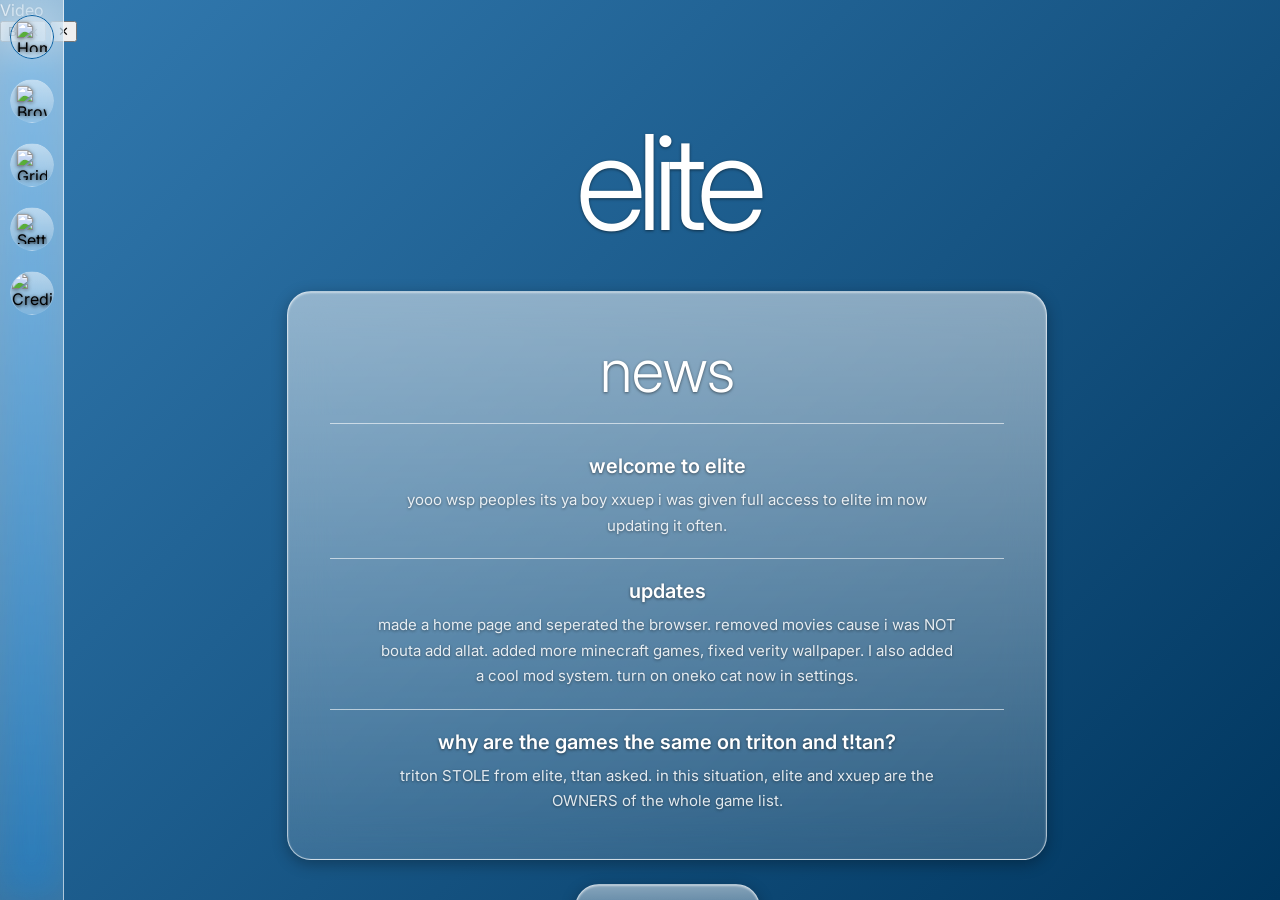
==== index.html @ 795e44eb "Update index.html" ====
<!DOCTYPE html>
<html lang="en">
<head>
<meta charset="UTF-8" />
<title>elite://newtab</title>
<link rel="preconnect" href="https://fonts.googleapis.com">
<link rel="preconnect" href="https://fonts.gstatic.com" crossorigin>
<link href="https://fonts.googleapis.com/css2?family=Inter:wght@300;400;600&display=swap" rel="stylesheet">

<script src="/uv/uv.bundle.js"></script>
<script src="/uv/uv.config.js"></script>
<script src="/baremux/index.js"></script>
<link rel="stylesheet" href="elite.css">
</head>
<body data-theme="frutiger">

<div class="sidebar">
  <div class="sidebar-btn active" id="nav-home" title="Home">
    <img src="https://raw.githubusercontent.com/xxuep/elite/main/homee.png" style="filter: drop-shadow(0px 1px 2px rgba(0,0,0,0.5));" width="30" height="30" alt="Home" />
  </div>
  <div class="sidebar-btn" id="nav-browser" title="Proxy Browser">
    <img src="https://raw.githubusercontent.com/xxuep/elite/main/browser.png" style="filter: drop-shadow(0px 1px 2px rgba(0,0,0,0.5));" width="30" height="30" alt="Browser" />
  </div>
  <div class="sidebar-btn" id="nav-page2" title="Grid 1">
    <img src="https://raw.githubusercontent.com/xxuep/xxuep-icons/main/games.png" style="filter:  drop-shadow(0px 1px 2px rgba(0,0,0,0.5));" width="30" height="30" alt="Grid 1" />
  </div>
  <!-- <div class="sidebar-btn" id="nav-page3" title="Grid 2">
    <img src="https://raw.githubusercontent.com/xxuep/xxuep-icons/main/movies.png" style="filter: drop-shadow(0px 1px 2px rgba(0,0,0,0.5));" width="30" height="30" alt="Grid 2" />
  </div> -->
  <div class="sidebar-btn" id="nav-settings" title="Settings">
    <img src="https://raw.githubusercontent.com/xxuep/xxuep-icons/main/gear.png" style="filter: drop-shadow(0px 1px 2px rgba(0,0,0,0.5));" width="30" height="30" alt="Settings" />
  </div>
  <div class="sidebar-btn" id="nav-credits" title="Credits">
    <img src="https://raw.githubusercontent.com/xxuep/xxuep-icons/main/information.png" style="filter: drop-shadow(0px 1px 2px rgba(0,0,0,0.5));" width="40" height="40" alt="Credits" />
  </div>
</div> 

<div id="videoOverlay" class="video-overlay">
  <div class="video-shell">
    <div class="video-topbar">
      <div id="videoTitle" class="video-title">Video</div>
      <button id="videoBack" class="video-btn">Back</button>
      <button id="videoClose" class="video-btn">✕</button>
    </div>
    <iframe
      id="videoFrame"
      class="video-frame"
      allow="autoplay; fullscreen; picture-in-picture"
      allowfullscreen
    ></iframe>
  </div>
</div>

<main id="home-page" class="page-container landing-page">
  <div class="home-inner">
    <h1 class="home-logo">elite</h1>
    <section class="news-panel">
      <div class="news-heading">news</div>
      <article class="news-entry">
        <h3>welcome to elite</h3>
        <p>yooo wsp peoples its ya boy xxuep i was given full access to elite im now updating it often.</p>
      </article>
      <article class="news-entry">
        <h3>updates</h3>
        <p>made a home page and seperated the browser. removed movies cause i was NOT bouta add allat. added more minecraft games, fixed verity wallpaper. I also added a cool mod system. turn on oneko cat now in settings.</p>
      </article>
      <article class="news-entry">
        <h3>why are the games the same on triton and t!tan?</h3>
        <p>triton STOLE from elite, t!tan asked. in this situation, elite and xxuep are the OWNERS of the whole game list.</p>
      </article>
    </section>
    <button type="button" id="home-open-browser" class="home-open-browser">open browser →</button>
  </div>
</main>

<div id="page2" class="page-container">
  <div class="games-header">
    <div class="games-heading"><h2>games</h2><span class="games-count" id="gamesCount" aria-live="polite">0 games</span></div>
    <div class="games-search-box">
      <svg viewBox="0 0 24 24" fill="none" stroke="currentColor" stroke-width="2" stroke-linecap="round" aria-hidden="true"><circle cx="11" cy="11" r="7"/><path d="m20 20-4-4"/></svg>
      <input id="gamesSearch" type="search" placeholder="Search games..." autocomplete="off" spellcheck="false" aria-label="Search games">
      <button type="button" id="gamesSearchClear" aria-label="Clear game search" title="Clear search" hidden>×</button>
    </div>
  </div>
  <div class="grid" id="grid1-container"></div>
  <p id="gamesNoResults" class="games-no-results" hidden>No games found. Try another search.</p>
</div>

<div id="page3" class="page-container">
  <h2>movies</h2>
  <div class="grid" id="grid2-container"></div>
</div>

<div id="settings-page" class="page-container">
  <h2>settings</h2>
  <div class="settings-group">
    <label for="searchEngineSelect">Default Search Engine</label>
    <select id="searchEngineSelect">
      <option value="google">Google</option>
      <option value="duckduckgo">DuckDuckGo</option>
      <option value="brave">Brave</option>
      <option value="yahoo">Yahoo</option>
      <option value="bing">Bing</option>
    </select>
  </div>
  
  <div class="settings-group" style="margin-top: 20px;">
    <label for="themeSelect">Proxy Theme</label>
    <select id="themeSelect">
      <option value="frutiger">Frutiger Aero (Default)</option>
      <option value="custom">Colored</option>
      <option value="verity">Verity</option>
      <option value="purple">Lofi Theme</option>
      <option value="cyberpunk">Opera GX typa shi Neon</option>
      <option value="mocha">Cozy Mocha</option>
      <option value="hacker">Terminalr</option>
    </select>
    <input type="color" id="customColorPicker" value="#005a9e" style="display:none; margin-top:15px; width:100%; height:40px; cursor:pointer;" title="Choose your custom theme color">
  </div>
  <section class="settings-group mods-group">
    <div class="mods-head"><div><h3>mods</h3><p>Find and add multiple mods. Toggle installed mods anytime.</p></div><span id="modCount">0 installed</span></div>
    <div class="mod-picker">
      <input type="search" id="modSearch" placeholder="Search mods..." autocomplete="off" aria-label="Search mods">
      <button type="button" id="modDropdownToggle" aria-label="Show available mods" aria-expanded="false">⌄</button>
      <div id="modDropdown" class="mod-dropdown" hidden></div>
    </div>
    <div id="installedMods" class="installed-mods"></div>
  </section>
</div>

<div id="credits-page" class="page-container">
  <div class="anim-frames"></div>
  <h1>creds</h1>
  <h2>owner</h2>
  <p>elite was created by dillybob. this was supposed to be a scuffed version of opera then turning into what u see today.</p>
  <h3>what does it use</h3>
  <p>the browser system is ultraviolet, by titaniumnetwork.</p>
</div>

<div class="tabs" id="tabsBar">
  <div class="new-tab-btn" id="tabsNewBtn" title="New tab">＋</div>
</div>

<div class="chrome" id="chromeBar">
  <div id="compat-warning" class="compat-warning" style="display: none;">
  proxy may not be compatible with your instance.
  </div>
  <div class="btn" id="backBtn" title="Go Back">
    <img src="https://raw.githubusercontent.com/feathericons/feather/master/icons/arrow-left.svg" style="filter: var(--icon-filter);" width="20" height="20" alt="Back" />
  </div>
  <div class="btn" id="forwardBtn" title="Go Forward">
    <img src="https://raw.githubusercontent.com/feathericons/feather/master/icons/arrow-right.svg" style="filter: var(--icon-filter);" width="20" height="20" alt="Forward" />
  </div>
  <div class="btn" id="newTabBtn" title="New Tab">
    <img src="https://raw.githubusercontent.com/feathericons/feather/master/icons/plus.svg" style="filter: var(--icon-filter);" width="20" height="20" alt="New Tab" />
  </div>
  <div class="btn" id="closeBtn" title="Close Tab">
    <img src="https://raw.githubusercontent.com/feathericons/feather/master/icons/x.svg" style="filter: var(--icon-filter);" width="20" height="20" alt="Close Tab" />
  </div>
  <div class="address" id="address">elite://newtab</div>
</div>



<div class="newtab" id="newtab">
  <h1>elite</h1>
  <input id="search" placeholder="Proxy may not work for your runner." />
  <div class="shortcuts" id="shortcuts"></div>
</div>

<div id="iframe-loading-bg"></div>

<iframe id="viewer"></iframe>

<script src="elite.js"></script>

</body>
</html>
---- elite.css ----
:root {
  /* Default Frutiger Aero */
  --bg-color: #005a9e;
  --bg-gradient: linear-gradient(135deg, #00b4db 0%, #0083b0 50%, #005a9e 100%);
  --glass-bg: linear-gradient(180deg, rgba(255, 255, 255, 0.4) 0%, rgba(255, 255, 255, 0.1) 49%, rgba(255, 255, 255, 0.0) 50%, rgba(255, 255, 255, 0.15) 100%);
  --glass-border: rgba(255, 255, 255, 0.8);
  --glass-shadow: inset 0 1px 2px rgba(255, 255, 255, 0.9), 0 4px 15px rgba(0, 0, 0, 0.2);
  --glass-highlight: linear-gradient(180deg, rgba(255, 255, 255, 0.7) 0%, rgba(255, 255, 255, 0.3) 49%, rgba(255, 255, 255, 0.1) 50%, rgba(255, 255, 255, 0.4) 100%);
  --text-main: #ffffff;
  --text-muted: #d0e8fd;
  --text-btn: #ffffff;
  --accent: #5cf2ff;
  --accent-glow: 0 0 15px rgba(92, 242, 255, 0.8), 0 0 5px rgba(255, 255, 255, 0.8);
  --sidebar-width: 64px;
  --icon-filter: invert(1) drop-shadow(0px 1px 2px rgba(0,0,0,0.5));
  --custom-main: #005a9e;
}

/* Custom Color Theme */
[data-theme="custom"] {
  --bg-color: var(--custom-main);
  --bg-gradient: linear-gradient(135deg, rgba(255,255,255,0.2) 0%, rgba(0,0,0,0.4) 100%);
  --glass-bg: linear-gradient(180deg, rgba(255, 255, 255, 0.5) 0%, rgba(255, 255, 255, 0.15) 100%);
  --glass-border: rgba(255, 255, 255, 0.6);
  --glass-shadow: inset 0 1px 2px rgba(255, 255, 255, 0.5), 0 4px 15px rgba(0, 0, 0, 0.3);
  --glass-highlight: rgba(255,255,255,0.3);
  --text-main: #ffffff;
  --text-muted: #ffffff;
  --text-btn: #000000;
  --accent: var(--custom-main);
  --accent-glow: 0 0 15px var(--custom-main);
  --icon-filter: invert(1);
}
[data-theme="custom"] .sidebar-btn, [data-theme="custom"] .btn, [data-theme="custom"] .new-tab-btn {
  background: var(--glass-bg);
  color: var(--text-btn);
}

/* Verity Theme */
[data-theme="verity"] {
  --bg-color: #000000;
  --bg-gradient: url('https://raw.githubusercontent.com/xxuep/offline-game-thumbnails/main/verityreal.png'); /* Replaceable Image Link */
  --glass-bg: linear-gradient(180deg, #ffcc00 0%, #a38200 100%);
  --glass-border: #ffcc00;
  --glass-shadow: inset 0 1px 2px rgba(255, 255, 255, 0.4), 0 4px 15px rgba(255, 204, 0, 0.3);
  --glass-highlight: linear-gradient(180deg, #ffe066 0%, #cca300 100%);
  --text-main: #ffcc00;
  --text-muted: #b38f00;
  --text-btn: #000000;
  --accent: #ffffff;
  --accent-glow: 0 0 15px rgba(255, 204, 0, 0.8);
  --icon-filter: none;
}
[data-theme="verity"] .tabs, [data-theme="verity"] .chrome {
  background: rgba(0, 0, 0, 0.8); /* Overlay at top with 80% transparency */
}
[data-theme="verity"] .sidebar-btn.active, [data-theme="verity"] .grid-item, [data-theme="verity"] .settings-group {
  color: #000000;
}
/* Ensure Verity Theme buttons specifically use the yellow bg and black text */
[data-theme="verity"] .sidebar-btn, [data-theme="verity"] .btn, [data-theme="verity"] .new-tab-btn {
  background: var(--glass-bg);
  color: var(--text-btn);
}

/* Purple Gif Theme */
[data-theme="purple"] {
  --bg-color: #1a0033;
  --bg-gradient: url('https://raw.githubusercontent.com/xxuep/offline-game-thumbnails/main/lofishi.gif'); /* Replaceable GIF Link */
  --glass-bg: linear-gradient(180deg, rgba(128, 0, 255, 0.8) 0%, rgba(77, 0, 153, 0.8) 100%);
  --glass-border: rgba(204, 153, 255, 0.8);
  --glass-shadow: inset 0 1px 2px rgba(255, 255, 255, 0.3), 0 4px 15px rgba(128, 0, 255, 0.4);
  --glass-highlight: linear-gradient(180deg, rgba(170, 77, 255, 0.9) 0%, rgba(102, 0, 204, 0.9) 100%);
  --text-main: #ffffff;
  --text-muted: #e6ccff;
  --text-btn: #ffffff;
  --accent: #ff99ff;
  --accent-glow: 0 0 15px rgba(204, 153, 255, 0.8);
  --icon-filter: invert(1);
}
[data-theme="purple"] .sidebar-btn, [data-theme="purple"] .btn, [data-theme="purple"] .new-tab-btn {
  background: var(--glass-bg);
}

/* Cyberpunk Neon */
[data-theme="cyberpunk"] {
  --bg-color: #0d0e15;
  --bg-gradient: linear-gradient(45deg, #0d0e15 0%, #1a0b2e 100%);
  --glass-bg: rgba(255, 0, 85, 0.2);
  --glass-border: #ff0055;
  --glass-shadow: 0 0 10px #ff0055;
  --glass-highlight: rgba(0, 255, 255, 0.3);
  --text-main: #00ffff;
  --text-muted: #ff0055;
  --text-btn: #ffffff;
  --accent: #00ffff;
  --accent-glow: 0 0 15px #00ffff;
  --icon-filter: invert(1) sepia(1) saturate(5) hue-rotate(180deg);
}

/* Mocha Cozy */
[data-theme="mocha"] {
  --bg-color: #4a3b32;
  --bg-gradient: linear-gradient(to bottom, #d7ccc8, #a1887f);
  --glass-bg: rgba(215, 204, 200, 0.8);
  --glass-border: #5d4037;
  --glass-shadow: 0 4px 10px rgba(0,0,0,0.1);
  --glass-highlight: rgba(239, 235, 233, 0.9);
  --text-main: #3e2723;
  --text-muted: #5d4037;
  --text-btn: #3e2723;
  --accent: #ffb300;
  --accent-glow: 0 0 10px rgba(255, 179, 0, 0.5);
  --icon-filter: sepia(1) hue-rotate(-30deg) saturate(2);
}

/* Terminal Hacker */
[data-theme="hacker"] {
  --bg-color: #000;
  --bg-gradient: none;
  --glass-bg: #000;
  --glass-border: #0f0;
  --glass-shadow: 0 0 5px #0f0;
  --glass-highlight: rgba(0, 255, 0, 0.2);
  --text-main: #0f0;
  --text-muted: #005500;
  --text-btn: #0f0;
  --accent: #0f0;
  --accent-glow: 0 0 10px #0f0;
  --icon-filter: invert(0.5) sepia(1) saturate(5) hue-rotate(70deg);
}
[data-theme="hacker"] * { font-family: 'Courier New', Courier, monospace !important; }

html, body {
  margin: 0; height: 100%; font-family: 'Segoe UI', 'Inter', sans-serif;
  background: var(--bg-color); background-image: var(--bg-gradient);
  background-attachment: fixed; background-size: cover; color: var(--text-main);
  overflow: hidden; text-shadow: 0px 1px 3px rgba(0, 0, 0, 0.5);
}

[data-theme="frutiger"] body::before {
  content: ""; position: absolute; top: -50%; left: -50%; width: 200%; height: 200%;
  background: radial-gradient(circle at 30% 40%, rgba(255, 255, 255, 0.2), transparent 30%),
              radial-gradient(circle at 70% 60%, rgba(173, 255, 47, 0.15), transparent 40%),
              radial-gradient(circle at 50% 80%, rgba(0, 255, 255, 0.2), transparent 50%);
  z-index: -1; animation: eliteFloat 25s infinite alternate ease-in-out;
}

@keyframes eliteFloat {
  0% { transform: rotate(0deg) scale(1); }
  100% { transform: rotate(15deg) scale(1.1); }
}

.sidebar {
  position: fixed; top: 0; left: 0; bottom: 0; width: var(--sidebar-width);
  background: var(--glass-bg); backdrop-filter: blur(20px) saturate(150%);
  border-right: 1px solid var(--glass-border); box-shadow: var(--glass-shadow);
  display: flex; flex-direction: column; align-items: center; padding-top: 15px; gap: 20px; z-index: 10005;
}

.sidebar-btn {
  width: 44px; height: 44px; border-radius: 50%;
  display: flex; align-items: center; justify-content: center;
  cursor: pointer; color: var(--text-muted); transition: all 0.25s; 
  background: transparent; border: 1px solid transparent;
}
.sidebar-btn:hover {
  background: var(--glass-highlight); border-color: var(--glass-border); transform: scale(1.1);
}
.sidebar-btn.active {
  background: var(--glass-highlight); border-color: var(--accent);
  box-shadow: var(--accent-glow); color: var(--text-btn);
}

.page-container {
  position: fixed; top: 0; left: var(--sidebar-width); width: calc(100vw - var(--sidebar-width));
  height: 100vh; display: none; overflow-y: auto; z-index: 10003; padding: 40px; box-sizing: border-box;
}
.page-container h2 { border-bottom: 2px solid var(--glass-border); }
.grid { display: grid; grid-template-columns: repeat(auto-fill, minmax(280px, 1fr)); gap: 25px; }
.grid-item {
  background: var(--glass-bg); border: 1px solid var(--glass-border); border-radius: 16px; 
  overflow: hidden; cursor: pointer; transition: all 0.3s; box-shadow: var(--glass-shadow); backdrop-filter: blur(10px);
}
.grid-item:hover { transform: translateY(-8px) scale(1.02); background: var(--glass-highlight); }
.grid-item img { width: 100%; aspect-ratio: 16/9; object-fit: cover; }
.grid-item .info { padding: 16px; text-align: center; font-weight: 600; color: var(--text-btn); }

.settings-group {
  background: var(--glass-bg); padding: 25px; border-radius: 16px; border: 1px solid var(--glass-border);
  box-shadow: var(--glass-shadow); backdrop-filter: blur(15px); max-width: 500px;
}
.settings-group select {
  width: 100%; padding: 12px; background: rgba(0,0,0,0.2); border: 1px solid var(--glass-border); 
  color: var(--text-main); border-radius: 8px; outline: none; box-shadow: inset 0 2px 4px rgba(0,0,0,0.1);
}
.settings-group select option { background: var(--bg-color); color: var(--text-main); }

.tabs {
  position: fixed; top: 0; left: var(--sidebar-width); right: 0; height: 48px; padding: 6px 12px;
  display: flex; align-items: center; gap: 8px; background: var(--glass-bg);
  backdrop-filter: blur(25px); border-bottom: 1px solid var(--glass-border); z-index: 10002;
}

.chrome {
  position: absolute; left: var(--sidebar-width); right: 0; height: 45px; display: flex; align-items: center;
  padding: 0 12px; gap: 10px; background: var(--glass-bg); border-bottom: 1px solid var(--glass-border); z-index: 10002; backdrop-filter: blur(10px);
}
.chrome .btn {
  width: 32px; height: 32px; border-radius: 8px; display: flex; align-items: center; justify-content: center; cursor: pointer; transition: 0.2s;
}
.chrome .btn:hover { background: var(--glass-highlight); }
.chrome .address {
  flex: 1; background: rgba(0,0,0,0.2); border: 1px solid var(--glass-border); padding: 6px 12px; border-radius: 16px; color: var(--text-main); font-family: monospace; white-space: nowrap; overflow: hidden; text-overflow: ellipsis;
}
#extensionsBtn { font-size: 20px; }

.tab {
  display: flex; align-items: center; padding: 6px 12px; background: rgba(0,0,0,0.2);
  border: 1px solid var(--glass-border); border-radius: 8px; cursor: pointer; min-width: 100px; max-width: 200px; gap: 8px;
}
.tab.active { background: var(--glass-highlight); border-color: var(--accent); color: var(--text-btn); }
.tab img.favicon { width: 16px; height: 16px; }
.tab .title { flex: 1; white-space: nowrap; overflow: hidden; text-overflow: ellipsis; font-size: 13px; }
.tab .close { cursor: pointer; opacity: 0.6; }
.tab .close:hover { opacity: 1; color: red; }
.new-tab-btn { cursor: pointer; width: 30px; height: 30px; display: flex; justify-content: center; align-items: center; border-radius: 50%; font-size: 18px; }
.new-tab-btn:hover { background: var(--glass-highlight); }

/* Viewer & Newtab */
iframe {
  position: fixed; left: var(--sidebar-width); width: calc(100vw - var(--sidebar-width));
  border: none; background: #fff; display: none; z-index: 1000;
}
.newtab {
  position: fixed; left: var(--sidebar-width); width: calc(100vw - var(--sidebar-width));
  display: flex; flex-direction: column; align-items: center; justify-content: center;
  z-index: 1001; background: transparent;
}
.newtab h1 { font-size: 48px; margin-bottom: 30px; font-weight: 300; }
#search {
  width: 60%; max-width: 600px; padding: 16px 24px; font-size: 18px; border-radius: 30px;
  border: 1px solid var(--glass-border); background: rgba(0,0,0,0.3); color: var(--text-main);
  outline: none; box-shadow: var(--glass-shadow); backdrop-filter: blur(10px);
}
#search::placeholder { color: var(--text-muted); }
.shortcuts { display: flex; gap: 20px; margin-top: 40px; }
.shortcut { display: flex; flex-direction: column; align-items: center; gap: 10px; cursor: pointer; transition: 0.2s; }
.shortcut:hover { transform: scale(1.1); }
.shortcut img { width: 48px; height: 48px; border-radius: 12px; background: var(--glass-bg); padding: 10px; border: 1px solid var(--glass-border); }

/* Consistent centered page imagery and theme scrollbars */
html, body { background-position: center center; background-repeat: no-repeat; }
body { background-position: center center; background-size: cover; }
.page-container { scrollbar-width: thin; scrollbar-color: var(--accent) rgba(0,0,0,.22); scrollbar-gutter: stable; }
*, *::before, *::after { box-sizing: border-box; }
* { scrollbar-width: thin; scrollbar-color: var(--accent) rgba(0,0,0,.22); }
*::-webkit-scrollbar { width: 12px; height: 12px; }
*::-webkit-scrollbar-track { background: rgba(0,0,0,.22); border-radius: 999px; margin: 6px; }
*::-webkit-scrollbar-thumb { background: var(--glass-highlight); border: 2px solid var(--glass-border); border-radius: 999px; min-height: 38px; }
*::-webkit-scrollbar-thumb:hover { background: var(--accent); }
*::-webkit-scrollbar-corner { background: transparent; }
.grid-item img { display: block; object-fit: cover; object-position: center center; }
.shortcut img { object-fit: contain; object-position: center center; display: block; }
.shortcut { text-align: center; }
.shortcut span { text-align: center; }
.sidebar-btn img { object-fit: contain; object-position: center; }
.sidebar-btn svg { display: block; }
/* Both static and animated background-image themes are centered */
[data-theme="verity"], [data-theme="purple"] { background-position: center center !important; background-size: cover !important; background-repeat: no-repeat !important; }

/* Separate home landing page */
.landing-page { background: transparent; }
.home-inner { min-height: 100%; max-width: 900px; margin: 0 auto; padding: clamp(35px, 7vh, 90px) 20px 65px; display:flex; flex-direction:column; align-items:center; }
.home-logo { font-size: clamp(76px, 12vw, 132px); font-weight:300; letter-spacing:-.07em; margin: 0 0 30px; color: var(--text-main); line-height:1.2; transform-origin: center 75%; animation: eliteSway 6s ease-in-out infinite; }
@keyframes eliteSway { 0%,100% { transform:rotate(-2deg) translateY(0); } 50% { transform:rotate(2deg) translateY(-7px); } }
.news-panel { width:min(100%,760px); padding:clamp(22px,4vw,42px); background:var(--glass-bg); border:1px solid var(--glass-border); border-radius:24px; box-shadow:var(--glass-shadow); backdrop-filter:blur(20px); text-align:center; }
.news-heading { font-size:clamp(40px,6vw,60px); font-weight:300; padding-bottom:17px; margin-bottom:10px; border-bottom:1px solid var(--glass-border); }
.news-entry { padding:20px 5px; border-bottom:1px solid var(--glass-border); }
.news-entry:last-child { border-bottom:0; padding-bottom:3px; }
.news-entry h3 { margin:0 0 9px; font-weight:600; font-size:20px; }
.news-entry p { margin:0 auto; max-width:580px; font-size:15px; line-height:1.7; color:var(--text-main); opacity:.85; }
.home-open-browser { margin-top:24px; padding:13px 30px; background:var(--glass-bg); border:1px solid var(--glass-border); box-shadow:var(--glass-shadow); border-radius:999px; color:var(--text-main); font:inherit; cursor:pointer; transition:transform .2s,filter .2s; }
.home-open-browser:hover { transform:translateY(-3px); filter:brightness(1.2); }
/* Settings: searchable multi-select mod manager */
.mods-group { margin-top:20px; max-width:620px; }
.mods-head { display:flex; justify-content:space-between; align-items:start; gap:10px; }
.mods-head h3 { font-size:25px; margin:0 0 8px; }
.mods-head p { font-size:13px; line-height:1.5; opacity:.82; margin:0 0 18px; }
#modCount { white-space:nowrap; font-size:12px; padding:6px 10px; border:1px solid var(--glass-border); border-radius:999px; }
.mod-picker { position:relative; display:flex; gap:0; }
#modSearch { min-width:0; flex:1; background:rgba(0,0,0,.25); color:var(--text-main); border:1px solid var(--glass-border); border-radius:12px 0 0 12px; padding:13px; font:inherit; outline:none; }
#modSearch::placeholder { color:var(--text-main); opacity:.65; }
#modDropdownToggle { width:48px; background:var(--glass-bg); border:1px solid var(--glass-border); border-left:0; color:var(--text-main); border-radius:0 12px 12px 0; cursor:pointer; font-size:22px; }
.mod-dropdown { position:absolute; top:calc(100% + 6px); left:0; right:0; z-index:10; max-height:230px; overflow-y:auto; border:1px solid var(--glass-border); border-radius:13px; background:var(--bg-color); box-shadow:0 14px 35px rgba(0,0,0,.4); }
.mod-option { width:100%; display:flex; align-items:center; justify-content:space-between; gap:12px; background:transparent; color:var(--text-main); border:0; border-bottom:1px solid var(--glass-border); padding:12px 14px; cursor:pointer; text-align:left; font:inherit; }
.mod-option:hover { background:var(--glass-highlight); }
.mod-option small { opacity:.72; display:block; margin-top:4px; font-size:12px; }
.mod-option > span:last-child { font-size:13px; white-space:nowrap; }
.installed-mods { display:flex; flex-wrap:wrap; gap:9px; margin-top:17px; }
.mod-chip { display:flex; align-items:center; gap:8px; border:1px solid var(--glass-border); border-radius:999px; background:rgba(0,0,0,.2); padding:8px 10px 8px 14px; font-size:13px; }
.mod-chip button { border:0; color:var(--text-main); background:rgba(0,0,0,.2); width:24px; height:24px; border-radius:50%; cursor:pointer; }
.mod-empty { font-size:13px; opacity:.7; }
body.mod-compact-tabs .tab { max-width:145px; min-width:75px; padding:5px 8px; }
body.mod-no-animations *,body.mod-no-animations *::before,body.mod-no-animations *::after { animation-duration:.001ms!important; transition-duration:.001ms!important; }
body.mod-large-thumbnails .grid { grid-template-columns:repeat(auto-fill,minmax(340px,1fr)); }
@media(max-width:600px){.page-container{padding:22px}.home-inner{padding:55px 0 35px}.shortcuts{flex-wrap:wrap;justify-content:center}.mods-head{flex-wrap:wrap}}

/* Oneko mod: 8x4 sprite sheet of 32px frames, with transparent click-through overlay */
#elite-oneko {
  position: fixed;
  left: 16px;
  top: 16px;
  width: 32px;
  height: 32px;
  z-index: 2147483647;
  pointer-events: none;
  image-rendering: pixelated;
  background-repeat: no-repeat;
  background-size: 256px 128px;
  filter: drop-shadow(0 1px 1px rgba(0,0,0,.25));
}


/* Games search and count */
.games-header { display:flex; align-items:center; justify-content:space-between; flex-wrap:wrap; gap:16px 25px; margin:0 0 26px; }
.games-heading { display:flex; align-items:center; flex-wrap:wrap; gap:14px; }
#page2 .games-heading h2 { margin:0; padding:0; border:0; font-size:clamp(30px,3.6vw,42px); font-weight:600; }
.games-count { border:1px solid var(--glass-border); border-radius:999px; padding:7px 12px; background:var(--glass-bg); box-shadow:var(--glass-shadow); font-size:13px; font-weight:600; white-space:nowrap; }
.games-search-box { width:min(100%,390px); min-height:48px; display:flex; gap:10px; align-items:center; padding:0 13px; border:1px solid var(--glass-border); border-radius:16px; background:var(--glass-bg); box-shadow:var(--glass-shadow); backdrop-filter:blur(16px); transition:box-shadow .25s ease,border-color .25s ease,transform .25s ease; }
.games-search-box:focus-within { border-color:var(--accent); box-shadow:var(--glass-shadow),0 0 0 3px rgba(255,255,255,.15); transform:translateY(-1px); }
.games-search-box svg { width:20px; height:20px; flex-shrink:0; opacity:.85; }
#gamesSearch { width:100%; min-width:0; flex:1; padding:12px 0; outline:0; border:0; background:transparent; color:var(--text-main); font:inherit; font-size:15px; text-shadow:inherit; }
#gamesSearch::placeholder { color:var(--text-main); opacity:.65; }
#gamesSearch::-webkit-search-cancel-button { display:none; }
#gamesSearchClear { flex-shrink:0; width:28px; height:28px; border:0; border-radius:50%; color:var(--text-main); background:rgba(0,0,0,.18); cursor:pointer; font-size:22px; line-height:1; display:grid; place-items:center; }
#gamesSearchClear:hover { background:rgba(255,255,255,.22); }
#gamesSearchClear[hidden], #gamesNoResults[hidden], #grid1-container .grid-item[hidden] { display:none !important; }
.games-no-results { padding:50px 16px; text-align:center; font-size:16px; opacity:.85; }
#grid1-container .grid-item { transition:transform .26s ease,background .26s ease,box-shadow .26s ease; }
@media (max-width:760px) { .games-search-box { width:100%; max-width:none; } }

/* Sidebar edge cleanup: removes dark strips and any stray browser chrome peeking around the edge */
.sidebar { box-sizing:border-box; overflow:hidden; border-right:1px solid var(--glass-border); box-shadow:none; isolation:isolate; }
.sidebar-btn { box-sizing:border-box; position:relative; flex:0 0 44px; overflow:visible; background-clip:padding-box; }
.sidebar-btn img { display:block; flex-shrink:0; vertical-align:middle; }
.tabs, .chrome { box-sizing:border-box; }
.tabs { height:48px; }
/* Hide browser controls completely when the browser page is not active */
body:not(.elite-browser-view) .tabs, body:not(.elite-browser-view) .chrome { visibility:hidden !important; pointer-events:none !important; }


/* UI artifact fixes */
.sidebar { overflow: hidden; }
.sidebar-btn {
  border-radius: 50% !important;
  overflow: hidden !important;
  isolation: isolate;
  background-clip: border-box;
  box-shadow: none;
  transform: translateZ(0);
  -webkit-mask-image: -webkit-radial-gradient(white, black);
}
.sidebar-btn.active { box-shadow: var(--accent-glow); }
.sidebar-btn img { display: block; position: relative; z-index: 1; }
/* Never let proxy tab controls peek out on non-browser pages. */
body:not(.elite-browser-view) #tabsBar,
body:not(.elite-browser-view) #chromeBar,
body:not(.elite-browser-view) #tabsNewBtn,
body:not(.elite-browser-view) #closeBtn { display: none !important; }
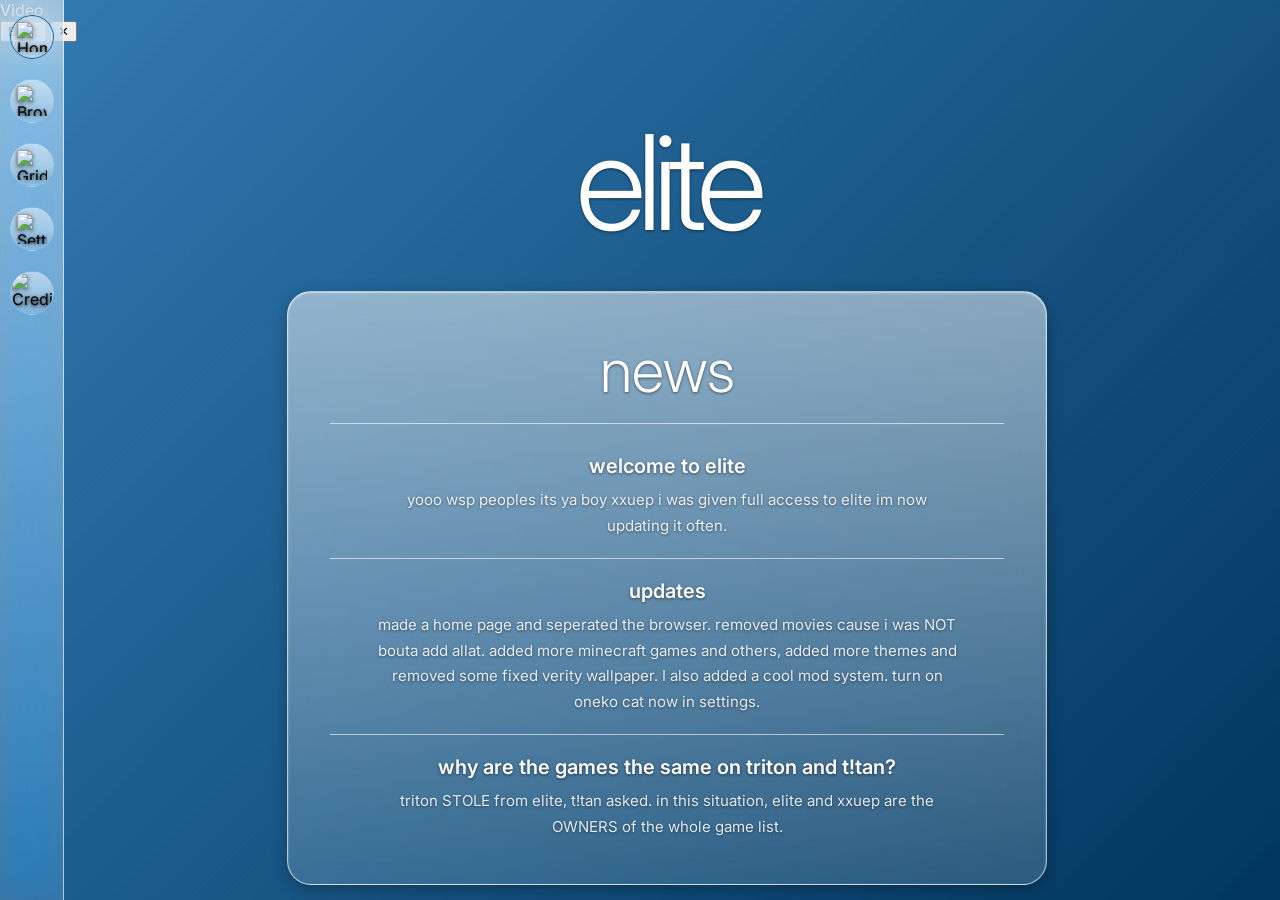
==== commit d88ce604: "Update index.html" ====
--- a/index.html
+++ b/index.html
@@ -12,7 +12,7 @@
 <script src="/baremux/index.js"></script>
 <link rel="stylesheet" href="elite.css">
 </head>
-<body data-theme="frutiger">
+<body data-theme="city">
 
 <div class="sidebar">
   <div class="sidebar-btn active" id="nav-home" title="Home">
@@ -62,7 +62,7 @@
       </article>
       <article class="news-entry">
         <h3>updates</h3>
-        <p>made a home page and seperated the browser. removed movies cause i was NOT bouta add allat. added more minecraft games, fixed verity wallpaper. I also added a cool mod system. turn on oneko cat now in settings.</p>
+        <p>made a home page and seperated the browser. removed movies cause i was NOT bouta add allat. added more minecraft games and others, added more themes and removed some fixed verity wallpaper. I also added a cool mod system. turn on oneko cat now in settings.</p>
       </article>
       <article class="news-entry">
         <h3>why are the games the same on triton and t!tan?</h3>
@@ -110,10 +110,9 @@
       <option value="frutiger">Frutiger Aero (Default)</option>
       <option value="custom">Colored</option>
       <option value="verity">Verity</option>
-      <option value="purple">Lofi Theme</option>
-      <option value="cyberpunk">Opera GX typa shi Neon</option>
-      <option value="mocha">Cozy Mocha</option>
-      <option value="hacker">Terminalr</option>
+      <option value="city">City</option>
+      <option value="shapes">Shapes</option>
+      <option value="palmtrees">Palm Trees</option>
     </select>
     <input type="color" id="customColorPicker" value="#005a9e" style="display:none; margin-top:15px; width:100%; height:40px; cursor:pointer;" title="Choose your custom theme color">
   </div>
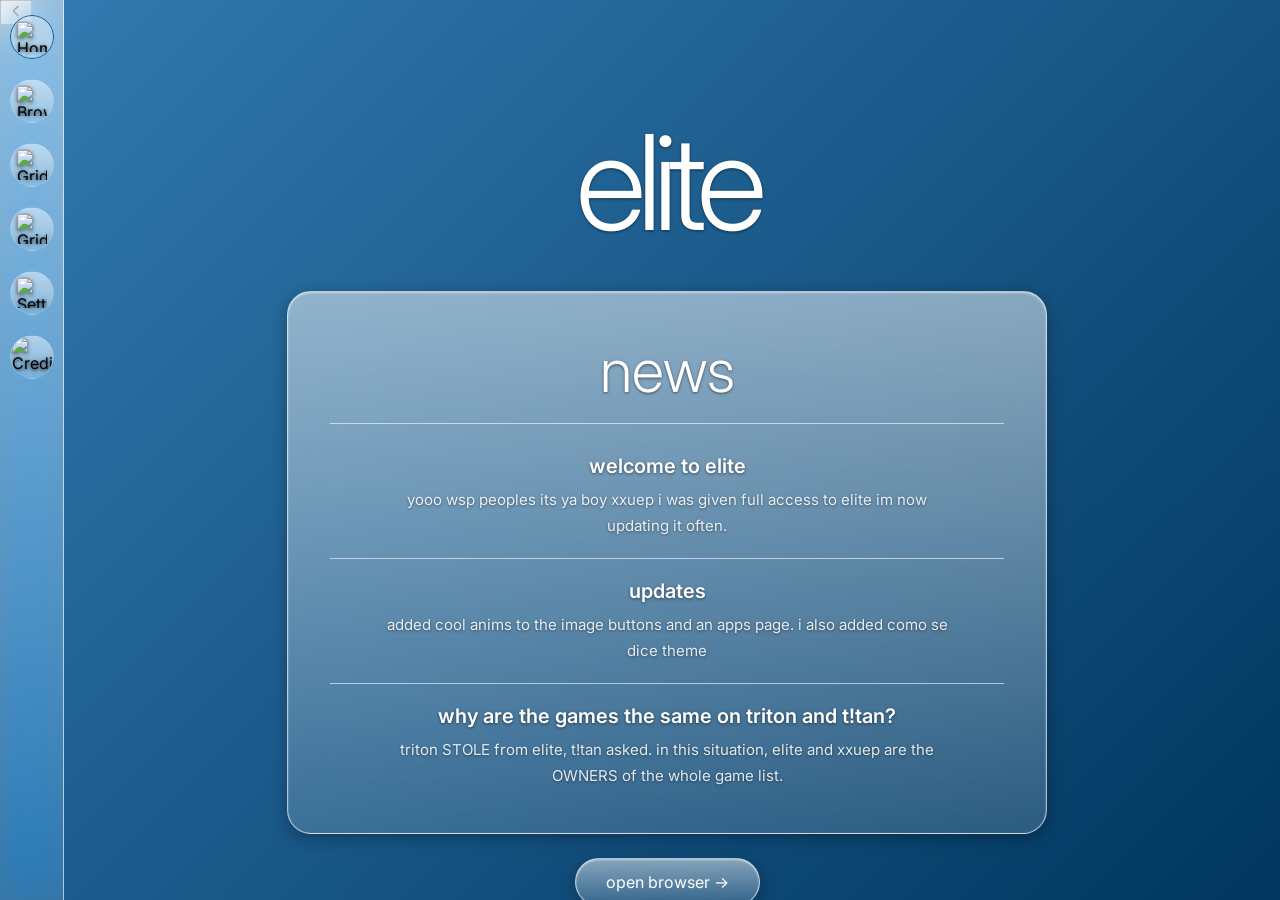
==== commit 63963cc1: "Update index.html" ====
--- a/index.html
+++ b/index.html
@@ -14,7 +14,7 @@
 </head>
 <body data-theme="city">
 
-<div class="sidebar">
+<div class="sidebar" id="sidebar">
   <div class="sidebar-btn active" id="nav-home" title="Home">
     <img src="https://raw.githubusercontent.com/xxuep/elite/main/homee.png" style="filter: drop-shadow(0px 1px 2px rgba(0,0,0,0.5));" width="30" height="30" alt="Home" />
   </div>
@@ -27,6 +27,9 @@
   <!-- <div class="sidebar-btn" id="nav-page3" title="Grid 2">
     <img src="https://raw.githubusercontent.com/xxuep/xxuep-icons/main/movies.png" style="filter: drop-shadow(0px 1px 2px rgba(0,0,0,0.5));" width="30" height="30" alt="Grid 2" />
   </div> -->
+  <div class="sidebar-btn" id="nav-page4" title="Apps">
+    <img src="https://raw.githubusercontent.com/xxuep/xxuep-icons/main/appsiconn.png" style="filter:  drop-shadow(0px 1px 2px rgba(0,0,0,0.5));" width="30" height="30" alt="Grid 1" />
+  </div>
   <div class="sidebar-btn" id="nav-settings" title="Settings">
     <img src="https://raw.githubusercontent.com/xxuep/xxuep-icons/main/gear.png" style="filter: drop-shadow(0px 1px 2px rgba(0,0,0,0.5));" width="30" height="30" alt="Settings" />
   </div>
@@ -35,21 +38,10 @@
   </div>
 </div> 
 
-<div id="videoOverlay" class="video-overlay">
-  <div class="video-shell">
-    <div class="video-topbar">
-      <div id="videoTitle" class="video-title">Video</div>
-      <button id="videoBack" class="video-btn">Back</button>
-      <button id="videoClose" class="video-btn">✕</button>
-    </div>
-    <iframe
-      id="videoFrame"
-      class="video-frame"
-      allow="autoplay; fullscreen; picture-in-picture"
-      allowfullscreen
-    ></iframe>
-  </div>
-</div>
+<button type="button" id="sidebarToggle" class="sidebar-toggle" aria-label="Close sidebar" aria-expanded="true" aria-controls="sidebar" title="Toggle sidebar">
+  <svg viewBox="0 0 24 24" width="16" height="16" fill="none" stroke="currentColor" stroke-width="2.6" stroke-linecap="round" stroke-linejoin="round" aria-hidden="true"><path d="m15 5-7 7 7 7"/></svg>
+</button>
+
 
 <main id="home-page" class="page-container landing-page">
   <div class="home-inner">
@@ -62,7 +54,7 @@
       </article>
       <article class="news-entry">
         <h3>updates</h3>
-        <p>made a home page and seperated the browser. removed movies cause i was NOT bouta add allat. added more minecraft games and others, added more themes and removed some fixed verity wallpaper. I also added a cool mod system. turn on oneko cat now in settings.</p>
+        <p>added cool anims to the image buttons and an apps page. i also added como se dice theme</p>
       </article>
       <article class="news-entry">
         <h3>why are the games the same on triton and t!tan?</h3>
@@ -84,6 +76,19 @@
   </div>
   <div class="grid" id="grid1-container"></div>
   <p id="gamesNoResults" class="games-no-results" hidden>No games found. Try another search.</p>
+</div>
+
+<div id="page4" class="page-container">
+  <div class="games-header">
+    <div class="games-heading"><h2>apps</h2><span class="games-count" id="appsCount" aria-live="polite">0 apps</span></div>
+    <div class="games-search-box">
+      <svg viewBox="0 0 24 24" fill="none" stroke="currentColor" stroke-width="2" stroke-linecap="round" aria-hidden="true"><circle cx="11" cy="11" r="7"/><path d="m20 20-4-4"/></svg>
+      <input id="appsSearch" type="search" placeholder="Search apps..." autocomplete="off" spellcheck="false" aria-label="Search apps">
+      <button type="button" id="appsSearchClear" aria-label="Clear app search" title="Clear search" hidden>×</button>
+    </div>
+  </div>
+  <div class="grid" id="grid3-container"></div>
+  <p id="appsNoResults" class="games-no-results" hidden>No apps found. Try another search.</p>
 </div>
 
 <div id="page3" class="page-container">
@@ -110,6 +115,7 @@
       <option value="frutiger">Frutiger Aero (Default)</option>
       <option value="custom">Colored</option>
       <option value="verity">Verity</option>
+      <option value="como se dice">como se dice</option>
       <option value="city">City</option>
       <option value="shapes">Shapes</option>
       <option value="palmtrees">Palm Trees</option>
--- a/elite.css
+++ b/elite.css
@@ -51,6 +51,52 @@
   --accent-glow: 0 0 15px rgba(255, 204, 0, 0.8);
   --icon-filter: none;
 }
+
+[data-theme="city"] {
+  --bg-color: #000000;
+  --bg-gradient: url('https://raw.githubusercontent.com/xxuep1/wallpapers-8k/main/city.jpg'); /* Replaceable Image Link */
+  --glass-bg: linear-gradient(180deg, #162058 0%, #060827 100%);
+  --glass-border: #005eac;
+  --glass-shadow: inset 0 1px 2px rgba(255, 255, 255, 0.4), 0 4px 15px rgba(25, 26, 88, 0.3);
+  --glass-highlight: linear-gradient(180deg, #050a53 0%, #216abe 100%);
+  --text-main: #ffffff;
+  --text-muted: #ffffff;
+  --text-btn: #ffffff;
+  --accent: #ffffff;
+  --accent-glow: 0 0 15px rgba(0, 162, 255, 0.8);
+  --icon-filter: none;
+}
+
+[data-theme="shapes"] {
+  --bg-color: #000000;
+  --bg-gradient: url('https://raw.githubusercontent.com/xxuep1/wallpapers-8k/main/shapes.jpg'); /* Replaceable Image Link */
+  --glass-bg: linear-gradient(180deg, #3b3b3b 0%, #141414 100%);
+  --glass-border: #000000;
+  --glass-shadow: inset 0 1px 2px rgba(255, 255, 255, 0.4), 0 4px 15px rgba(25, 26, 88, 0.3);
+  --glass-highlight: linear-gradient(180deg, #868686 0%, #383838 100%);
+  --text-main: #ffffff;
+  --text-muted: #ffffff;
+  --text-btn: #ffffff;
+  --accent: #ffffff;
+  --accent-glow: 0 0 15px rgba(66, 66, 66, 0.8);
+  --icon-filter: none;
+}
+
+[data-theme="palmtrees"] {
+  --bg-color: #00cebd;
+  --bg-gradient: url('https://raw.githubusercontent.com/xxuep1/wallpapers-8k/main/palmtrees.jpg'); /* Replaceable Image Link */
+  --glass-bg: linear-gradient(180deg, #4dfff6 0%, #00ccff 100%);
+  --glass-border: #0099ff;
+  --glass-shadow: inset 0 1px 2px rgba(0, 199, 149, 0.4), 0 4px 15px rgba(19, 163, 182, 0.3);
+  --glass-highlight: linear-gradient(180deg, #0dad93 0%, #06534d 100%);
+  --text-main: #000000;
+  --text-muted: #000000;
+  --text-btn: #000000;
+  --accent: #ffffff;
+  --accent-glow: 0 0 15px rgba(0, 255, 85, 0.8);
+  --icon-filter: none;
+}
+
 [data-theme="verity"] .tabs, [data-theme="verity"] .chrome {
   background: rgba(0, 0, 0, 0.8); /* Overlay at top with 80% transparency */
 }
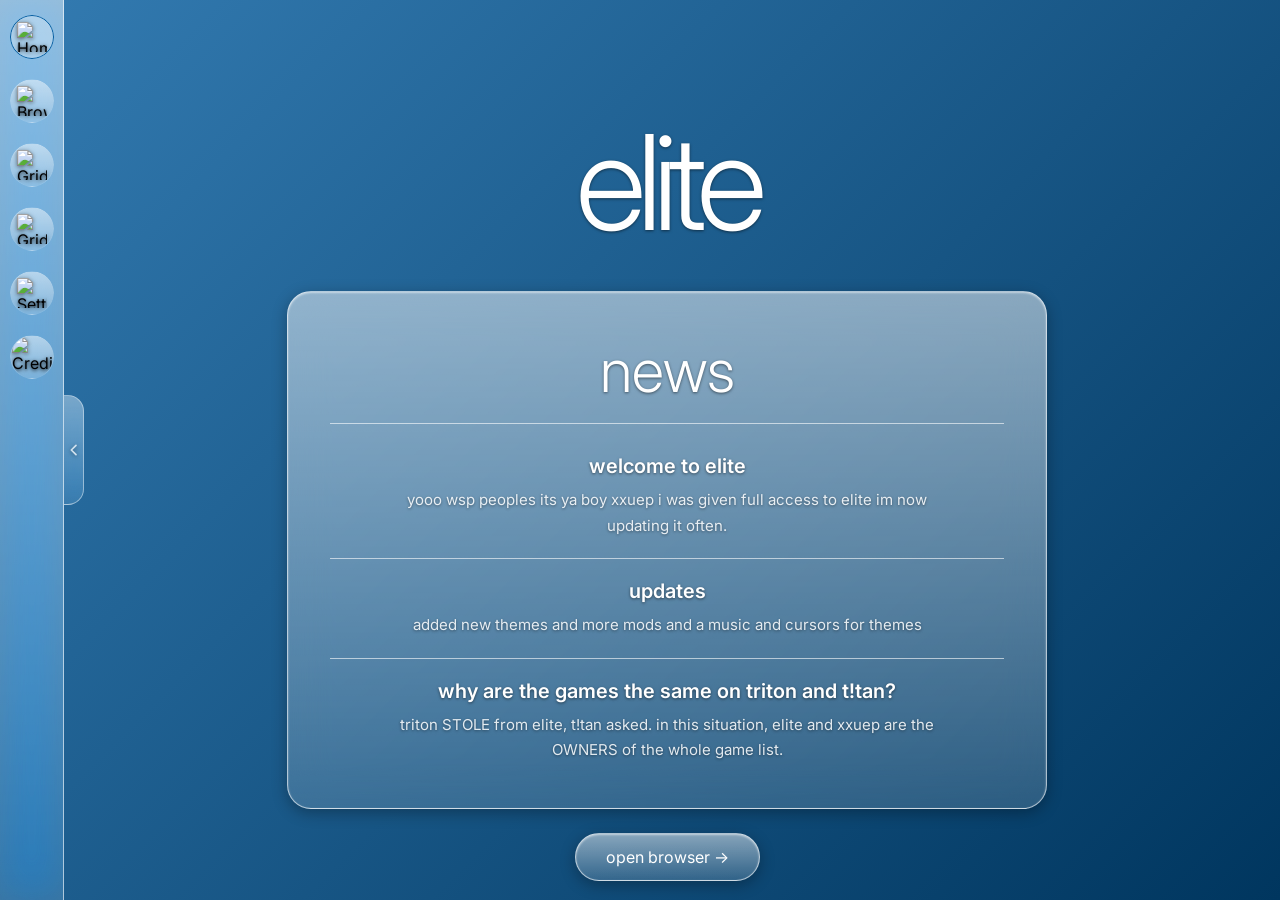
==== commit d75ad519: "Update index.html" ====
--- a/index.html
+++ b/index.html
@@ -10,7 +10,8 @@
 <script src="/uv/uv.bundle.js"></script>
 <script src="/uv/uv.config.js"></script>
 <script src="/baremux/index.js"></script>
-<link rel="stylesheet" href="elite.css">
+<link rel="stylesheet" href="elite.css?v=music3">
+<link rel="stylesheet" href="desktop.css">
 </head>
 <body data-theme="city">
 
@@ -54,7 +55,7 @@
       </article>
       <article class="news-entry">
         <h3>updates</h3>
-        <p>added cool anims to the image buttons and an apps page. i also added como se dice theme</p>
+        <p>added new themes and more mods and a music and cursors for themes</p>
       </article>
       <article class="news-entry">
         <h3>why are the games the same on triton and t!tan?</h3>
@@ -67,28 +68,52 @@
 
 <div id="page2" class="page-container">
   <div class="games-header">
-    <div class="games-heading"><h2>games</h2><span class="games-count" id="gamesCount" aria-live="polite">0 games</span></div>
+    <div class="games-heading"><h2>games</h2><span class="games-count" id="gamesCount" aria-live="polite">0 games</span><button type="button" class="random-btn" id="gamesRandom" title="Open a random game" aria-label="Open a random game"><svg viewBox="0 0 24 24" width="16" height="16" fill="none" stroke="currentColor" stroke-width="2.2" stroke-linecap="round" stroke-linejoin="round" aria-hidden="true"><path d="M2 18h1.4c1.3 0 2.5-.6 3.3-1.7l6.1-8.6c.7-1.1 2-1.7 3.3-1.7H22"/><path d="m18 2 4 4-4 4"/><path d="M2 6h1.9c1.5 0 2.9.9 3.6 2.2"/><path d="M22 18h-5.9c-1.3 0-2.6-.7-3.3-1.8l-.5-.8"/><path d="m18 14 4 4-4 4"/></svg></button></div>
     <div class="games-search-box">
       <svg viewBox="0 0 24 24" fill="none" stroke="currentColor" stroke-width="2" stroke-linecap="round" aria-hidden="true"><circle cx="11" cy="11" r="7"/><path d="m20 20-4-4"/></svg>
       <input id="gamesSearch" type="search" placeholder="Search games..." autocomplete="off" spellcheck="false" aria-label="Search games">
       <button type="button" id="gamesSearchClear" aria-label="Clear game search" title="Clear search" hidden>×</button>
     </div>
   </div>
-  <div class="grid" id="grid1-container"></div>
-  <p id="gamesNoResults" class="games-no-results" hidden>No games found. Try another search.</p>
+  <section class="grid-section" id="gamesFavSection">
+    <button type="button" class="section-toggle" aria-expanded="true" aria-controls="gamesFavBody"><svg class="chev" viewBox="0 0 24 24" width="18" height="18" fill="none" stroke="currentColor" stroke-width="2.6" stroke-linecap="round" stroke-linejoin="round" aria-hidden="true"><path d="m6 9 6 6 6-6"/></svg><span class="section-title">Favorite Games</span><span class="section-count" id="gamesFavCount">0</span></button>
+    <div class="section-body" id="gamesFavBody">
+      <div class="grid" id="grid1-fav"></div>
+      <p class="fav-empty" id="gamesFavEmpty" hidden></p>
+    </div>
+  </section>
+  <section class="grid-section" id="gamesAllSection">
+    <button type="button" class="section-toggle" aria-expanded="true" aria-controls="gamesAllBody"><svg class="chev" viewBox="0 0 24 24" width="18" height="18" fill="none" stroke="currentColor" stroke-width="2.6" stroke-linecap="round" stroke-linejoin="round" aria-hidden="true"><path d="m6 9 6 6 6-6"/></svg><span class="section-title">All games</span><span class="section-count" id="gamesAllCount">0</span></button>
+    <div class="section-body" id="gamesAllBody">
+      <div class="grid" id="grid1-container"></div>
+      <p id="gamesNoResults" class="games-no-results" hidden>No games found. Try another search.</p>
+    </div>
+  </section>
 </div>
 
 <div id="page4" class="page-container">
   <div class="games-header">
-    <div class="games-heading"><h2>apps</h2><span class="games-count" id="appsCount" aria-live="polite">0 apps</span></div>
+    <div class="games-heading"><h2>apps</h2><span class="games-count" id="appsCount" aria-live="polite">0 apps</span><button type="button" class="random-btn" id="appsRandom" title="Open a random app" aria-label="Open a random app"><svg viewBox="0 0 24 24" width="16" height="16" fill="none" stroke="currentColor" stroke-width="2.2" stroke-linecap="round" stroke-linejoin="round" aria-hidden="true"><path d="M2 18h1.4c1.3 0 2.5-.6 3.3-1.7l6.1-8.6c.7-1.1 2-1.7 3.3-1.7H22"/><path d="m18 2 4 4-4 4"/><path d="M2 6h1.9c1.5 0 2.9.9 3.6 2.2"/><path d="M22 18h-5.9c-1.3 0-2.6-.7-3.3-1.8l-.5-.8"/><path d="m18 14 4 4-4 4"/></svg></button></div>
     <div class="games-search-box">
       <svg viewBox="0 0 24 24" fill="none" stroke="currentColor" stroke-width="2" stroke-linecap="round" aria-hidden="true"><circle cx="11" cy="11" r="7"/><path d="m20 20-4-4"/></svg>
       <input id="appsSearch" type="search" placeholder="Search apps..." autocomplete="off" spellcheck="false" aria-label="Search apps">
       <button type="button" id="appsSearchClear" aria-label="Clear app search" title="Clear search" hidden>×</button>
     </div>
   </div>
-  <div class="grid" id="grid3-container"></div>
-  <p id="appsNoResults" class="games-no-results" hidden>No apps found. Try another search.</p>
+  <section class="grid-section" id="appsFavSection">
+    <button type="button" class="section-toggle" aria-expanded="true" aria-controls="appsFavBody"><svg class="chev" viewBox="0 0 24 24" width="18" height="18" fill="none" stroke="currentColor" stroke-width="2.6" stroke-linecap="round" stroke-linejoin="round" aria-hidden="true"><path d="m6 9 6 6 6-6"/></svg><span class="section-title">Favorite Apps</span><span class="section-count" id="appsFavCount">0</span></button>
+    <div class="section-body" id="appsFavBody">
+      <div class="grid" id="grid3-fav"></div>
+      <p class="fav-empty" id="appsFavEmpty" hidden></p>
+    </div>
+  </section>
+  <section class="grid-section" id="appsAllSection">
+    <button type="button" class="section-toggle" aria-expanded="true" aria-controls="appsAllBody"><svg class="chev" viewBox="0 0 24 24" width="18" height="18" fill="none" stroke="currentColor" stroke-width="2.6" stroke-linecap="round" stroke-linejoin="round" aria-hidden="true"><path d="m6 9 6 6 6-6"/></svg><span class="section-title">All apps</span><span class="section-count" id="appsAllCount">0</span></button>
+    <div class="section-body" id="appsAllBody">
+      <div class="grid" id="grid3-container"></div>
+      <p id="appsNoResults" class="games-no-results" hidden>No apps found. Try another search.</p>
+    </div>
+  </section>
 </div>
 
 <div id="page3" class="page-container">
@@ -116,6 +141,8 @@
       <option value="custom">Colored</option>
       <option value="verity">Verity</option>
       <option value="como se dice">como se dice</option>
+      <option value="miku">Miku</option>
+      <option value="teto">Teto</option>
       <option value="city">City</option>
       <option value="shapes">Shapes</option>
       <option value="palmtrees">Palm Trees</option>
@@ -140,6 +167,7 @@
   <p>elite was created by dillybob. this was supposed to be a scuffed version of opera then turning into what u see today.</p>
   <h3>what does it use</h3>
   <p>the browser system is ultraviolet, by titaniumnetwork.</p>
+  <p>i just wanna say based on how far elite has came, anyone who uses it i love you man.</p>
 </div>
 
 <div class="tabs" id="tabsBar">
@@ -177,7 +205,8 @@
 
 <iframe id="viewer"></iframe>
 
-<script src="elite.js"></script>
+<script src="elite.js?v=music3"></script>
+<script src="desktop.js"></script>
 
 </body>
 </html>
--- a/elite.css
+++ b/elite.css
@@ -51,6 +51,22 @@
   --accent-glow: 0 0 15px rgba(255, 204, 0, 0.8);
   --icon-filter: none;
 }
+
+[data-theme="como se dice"] {
+  --bg-color: #ffffff;
+  --bg-gradient: url('https://raw.githubusercontent.com/xxuep1/wallpapers-8k/main/comosedice.gif'); /* Replaceable Image Link */
+  --glass-bg: linear-gradient(180deg, #ffffff 0%, #c0c0c0 100%);
+  --glass-border: #000000;
+  --glass-shadow: inset 0 1px 2px rgba(255, 255, 255, 0.4), 0 4px 15px rgba(25, 26, 88, 0.3);
+  --glass-highlight: linear-gradient(180deg, #686868 0%, #969696 100%);
+  --text-main: #000000;
+  --text-muted: #000000;
+  --text-btn: #000000;
+  --accent: #000000;
+  --accent-glow: 0 0 15px rgba(0, 0, 0, 0.8);
+  --icon-filter: none;
+}
+
 
 [data-theme="city"] {
   --bg-color: #000000;
@@ -414,3 +430,116 @@
 body:not(.elite-browser-view) #chromeBar,
 body:not(.elite-browser-view) #tabsNewBtn,
 body:not(.elite-browser-view) #closeBtn { display: none !important; }
+
+
+/* =====================================================================
+   SIDEBAR: smooth open/close + tall edge arrow
+   The width variable is a registered <length>, so every element that
+   uses var(--sidebar-width) (pages, tabs, iframe...) glides in sync.
+   ===================================================================== */
+@property --sidebar-width { syntax: '<length>'; inherits: true; initial-value: 64px; }
+:root {
+  --sidebar-width: 64px;
+  --sb-ease: cubic-bezier(.5, 0, .2, 1);
+  --sb-time: .75s;
+  transition: --sidebar-width var(--sb-time) var(--sb-ease);
+}
+html.sidebar-collapsed { --sidebar-width: 0px; }
+
+.sidebar {
+  width: 64px;
+  transform: translate3d(0, 0, 0);
+  opacity: 1;
+  will-change: transform;
+  transition: transform var(--sb-time) var(--sb-ease), opacity calc(var(--sb-time) * .7) ease, visibility 0s linear 0s;
+}
+html.sidebar-collapsed .sidebar {
+  transform: translate3d(-100%, 0, 0);
+  opacity: 0;
+  visibility: hidden;
+  pointer-events: none;
+  transition: transform var(--sb-time) var(--sb-ease), opacity calc(var(--sb-time) * .7) ease, visibility 0s linear var(--sb-time);
+}
+/* icons ease in one after another when the bar opens */
+.sidebar .sidebar-btn { transition: all .25s, opacity .45s ease, translate .6s var(--sb-ease); }
+html.sidebar-collapsed .sidebar .sidebar-btn { opacity: 0; translate: -14px 0; }
+.sidebar .sidebar-btn:nth-child(1) { transition-delay: 0s, .05s, .05s; }
+.sidebar .sidebar-btn:nth-child(2) { transition-delay: 0s, .09s, .09s; }
+.sidebar .sidebar-btn:nth-child(3) { transition-delay: 0s, .13s, .13s; }
+.sidebar .sidebar-btn:nth-child(4) { transition-delay: 0s, .17s, .17s; }
+.sidebar .sidebar-btn:nth-child(5) { transition-delay: 0s, .21s, .21s; }
+html.sidebar-collapsed .sidebar .sidebar-btn { transition-delay: 0s !important; }
+
+.sidebar-toggle {
+  position: fixed; top: 50%; left: var(--sidebar-width);
+  width: 20px; height: 110px; padding: 0; margin: 0;
+  transform: translateY(-50%);
+  display: grid; place-items: center;
+  background: var(--glass-bg); color: var(--text-main);
+  border: 1px solid var(--glass-border); border-left: 0; border-radius: 0 16px 16px 0;
+  backdrop-filter: blur(14px) saturate(150%);
+  cursor: pointer; z-index: 10006; opacity: .8;
+  text-shadow: none;
+  transition: width .3s var(--sb-ease), opacity .25s ease, background .25s ease, box-shadow .25s ease;
+}
+.sidebar-toggle:hover, .sidebar-toggle:focus-visible { width: 28px; opacity: 1; background: var(--glass-highlight); box-shadow: var(--accent-glow); outline: none; }
+.sidebar-toggle:active { width: 24px; }
+.sidebar-toggle svg { display: block; transition: transform var(--sb-time) var(--sb-ease); filter: drop-shadow(0 1px 2px rgba(0,0,0,.5)); }
+html.sidebar-collapsed .sidebar-toggle svg { transform: rotate(180deg); }
+
+/* =====================================================================
+   GRID CARDS: spring tilt / lift / glare (driven by elite.js)
+   ===================================================================== */
+.grid-item {
+  position: relative;
+  --mx: 50%; --my: 50%; --glare: 0; --px: 0; --py: 0;
+  transform: perspective(900px);
+  transform-origin: 50% 50%;
+  will-change: transform;
+  transition: background .3s ease, box-shadow .3s ease, border-color .3s ease !important;
+  -webkit-tap-highlight-color: transparent;
+}
+.grid-item:hover { transform: perspective(900px); }
+.grid-item::after {
+  content: ""; position: absolute; inset: 0; border-radius: inherit; pointer-events: none; z-index: 2;
+  background: radial-gradient(circle at var(--mx) var(--my), rgba(255,255,255,.30), rgba(255,255,255,.07) 38%, transparent 62%);
+  opacity: var(--glare); mix-blend-mode: soft-light;
+}
+.grid-item.is-tilting {
+  border-color: var(--accent);
+  box-shadow: var(--glass-shadow), 0 26px 44px -12px rgba(0,0,0,.55), 0 0 22px -4px var(--accent);
+}
+.grid-item img {
+  transform: scale(calc(1 + var(--glare) * .08)) translate3d(calc(var(--px) * -7px), calc(var(--py) * -5px), 0);
+  will-change: transform;
+}
+.grid-item .info { transition: letter-spacing .35s ease; }
+.grid-item.is-tilting .info { letter-spacing: .02em; }
+
+@media (prefers-reduced-motion: reduce) { .grid-item img { transform: none; } }
+
+/* Apps page: same look as the games page */
+#page4 .games-heading h2 { margin:0; padding:0; border:0; font-size:clamp(30px,3.6vw,42px); font-weight:600; }
+#appsSearch { width:100%; min-width:0; flex:1; padding:12px 0; outline:0; border:0; background:transparent; color:var(--text-main); font:inherit; font-size:15px; text-shadow:inherit; }
+#appsSearch::placeholder { color:var(--text-main); opacity:.65; }
+#appsSearch::-webkit-search-cancel-button { display:none; }
+#appsSearchClear { flex-shrink:0; width:28px; height:28px; border:0; border-radius:50%; color:var(--text-main); background:rgba(0,0,0,.18); cursor:pointer; font-size:22px; line-height:1; display:grid; place-items:center; }
+#appsSearchClear:hover { background:rgba(255,255,255,.22); }
+#appsSearchClear[hidden], #appsNoResults[hidden], #grid3-container .grid-item[hidden] { display:none !important; }
+#grid3-container .grid-item { transition:transform .26s ease,background .26s ease,box-shadow .26s ease; }
+
+/* sixth sidebar icon */
+.sidebar .sidebar-btn:nth-child(6) { transition-delay: 0s, .25s, .25s; }
+.sidebar-btn svg { color: var(--text-main); filter: drop-shadow(0px 1px 2px rgba(0,0,0,.5)); }
+
+/* Select dropdowns restyled to match the mods picker */
+.settings-group { position: relative; z-index: 1; }
+.settings-group:has(.mod-dropdown:not([hidden])) { z-index: 30; }
+.select-picker { margin-top: 8px; }
+.select-picker .picker-input { min-width:0; flex:1; background:rgba(0,0,0,.25); color:var(--text-main); border:1px solid var(--glass-border); border-radius:12px 0 0 12px; padding:13px; font:inherit; outline:none; cursor:pointer; text-shadow:inherit; }
+.select-picker .picker-toggle { width:48px; background:var(--glass-bg); border:1px solid var(--glass-border); border-left:0; color:var(--text-main); border-radius:0 12px 12px 0; cursor:pointer; font-size:22px; }
+.select-picker .picker-toggle[aria-expanded="true"] { background: var(--glass-highlight); }
+.select-picker .mod-option.is-current { background: var(--glass-highlight); }
+.select-picker .mod-option:last-child { border-bottom: 0; }
+select.native-hidden { display: none !important; }
+.select-picker .mod-dropdown { max-height: 300px; }
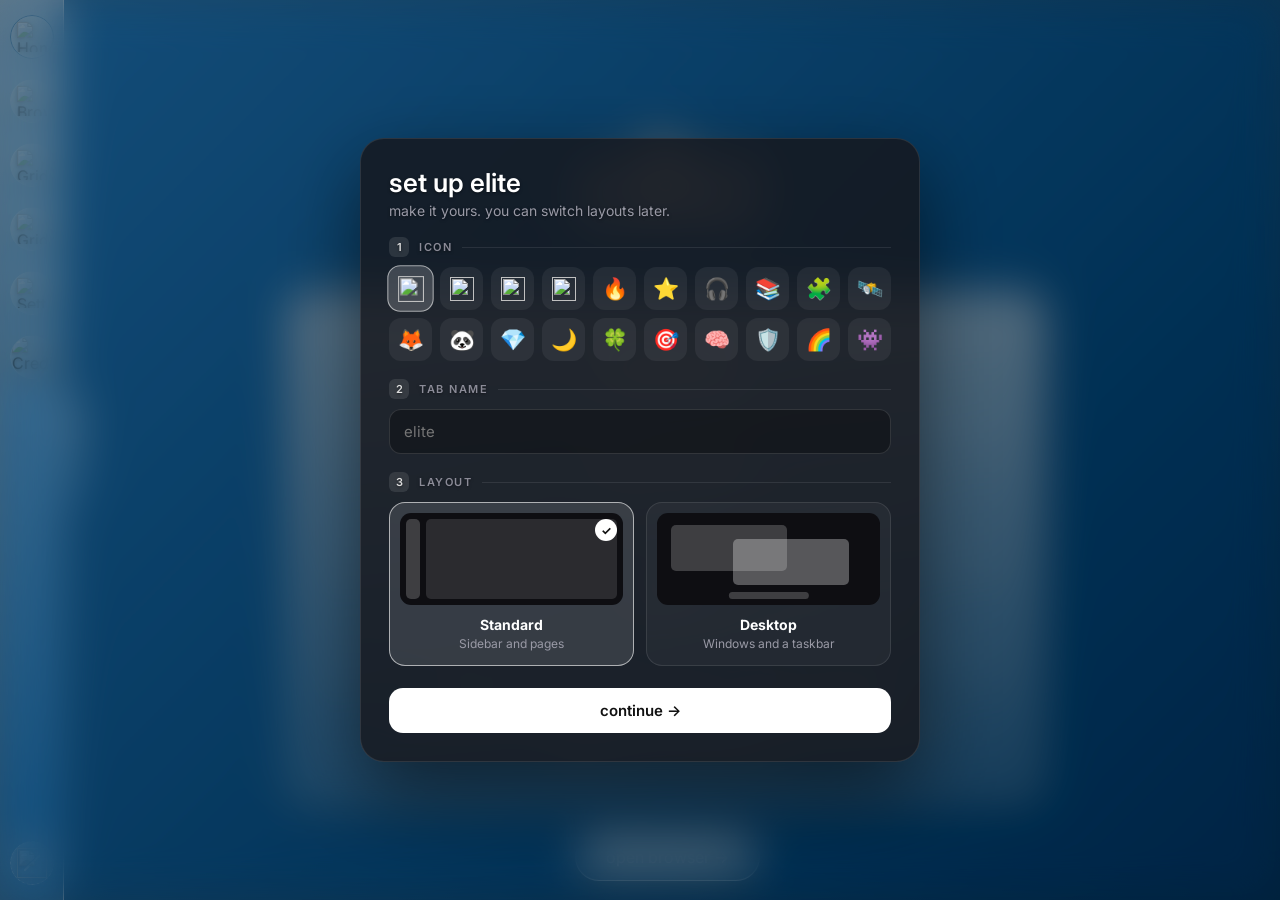
==== commit fb1c5004: "Update index.html" ====
--- a/index.html
+++ b/index.html
@@ -10,7 +10,7 @@
 <script src="/uv/uv.bundle.js"></script>
 <script src="/uv/uv.config.js"></script>
 <script src="/baremux/index.js"></script>
-<link rel="stylesheet" href="elite.css?v=music3">
+<link rel="stylesheet" href="elite.css?v=live3">
 <link rel="stylesheet" href="desktop.css">
 </head>
 <body data-theme="city">
@@ -205,7 +205,7 @@
 
 <iframe id="viewer"></iframe>
 
-<script src="elite.js?v=music3"></script>
+<script src="elite.js?v=live3"></script>
 <script src="desktop.js"></script>
 
 </body>
--- a/elite.css
+++ b/elite.css
@@ -1,7 +1,7 @@
 :root {
   /* Default Frutiger Aero */
   --bg-color: #005a9e;
-  --bg-gradient: linear-gradient(135deg, #00b4db 0%, #0083b0 50%, #005a9e 100%);
+  --bg-gradient: url('https://raw.githubusercontent.com/xxuep1/wallpapers-8k/main/frutigeraero.jpg');
   --glass-bg: linear-gradient(180deg, rgba(255, 255, 255, 0.4) 0%, rgba(255, 255, 255, 0.1) 49%, rgba(255, 255, 255, 0.0) 50%, rgba(255, 255, 255, 0.15) 100%);
   --glass-border: rgba(255, 255, 255, 0.8);
   --glass-shadow: inset 0 1px 2px rgba(255, 255, 255, 0.9), 0 4px 15px rgba(0, 0, 0, 0.2);
@@ -14,6 +14,8 @@
   --sidebar-width: 64px;
   --icon-filter: invert(1) drop-shadow(0px 1px 2px rgba(0,0,0,0.5));
   --custom-main: #005a9e;
+  --music: url('https://raw.githubusercontent.com/xxuep1/offline-game-thumbnails/main/lotuswater.mp3'); 
+  --music-volume: 0.07;
 }
 
 /* Custom Color Theme */
@@ -42,7 +44,7 @@
   --bg-gradient: url('https://raw.githubusercontent.com/xxuep/offline-game-thumbnails/main/verityreal.png'); /* Replaceable Image Link */
   --glass-bg: linear-gradient(180deg, #ffcc00 0%, #a38200 100%);
   --glass-border: #ffcc00;
-  --glass-shadow: inset 0 1px 2px rgba(255, 255, 255, 0.4), 0 4px 15px rgba(255, 204, 0, 0.3);
+  --glass-shadow: inset 0 1px 2px rgba(173, 147, 0, 0.4), 0 4px 15px rgba(255, 204, 0, 0.3);
   --glass-highlight: linear-gradient(180deg, #ffe066 0%, #cca300 100%);
   --text-main: #ffcc00;
   --text-muted: #b38f00;
@@ -50,6 +52,8 @@
   --accent: #ffffff;
   --accent-glow: 0 0 15px rgba(255, 204, 0, 0.8);
   --icon-filter: none;
+  --music: url('https://raw.githubusercontent.com/xxuep1/offline-game-thumbnails/main/verity.mp3'); 
+  --music-volume: 0.07;
 }
 
 [data-theme="como se dice"] {
@@ -65,6 +69,48 @@
   --accent: #000000;
   --accent-glow: 0 0 15px rgba(0, 0, 0, 0.8);
   --icon-filter: none;
+  --cursor-gif: url('https://raw.githubusercontent.com/xxuep1/offline-game-thumbnails/main/chainsfrcursor.png');
+  --cursor-size: 32px;   --cursor-hotspot: 0 0;
+  --music: url('https://raw.githubusercontent.com/xxuep1/offline-game-thumbnails/main/comosedice.mp3'); 
+  --music-volume: 0.07;
+}
+
+[data-theme="miku"] {
+  --bg-color: #00ccff;
+  --bg-gradient: url('https://raw.githubusercontent.com/xxuep1/wallpapers-8k/main/mikuwallpaper.jpg'); /* Replaceable Image Link */
+  --glass-bg: linear-gradient(180deg, #00a2ff 0%, #5ee7ff 100%);
+  --glass-border: #000000;
+  --glass-shadow: inset 0 1px 2px rgba(255, 0, 0, 0.4), 0 4px 15px rgba(25, 26, 88, 0.3);
+  --glass-highlight: linear-gradient(180deg, #00ffea 0%, #0077ff 100%);
+  --text-main: #000000;
+  --text-muted: #000000;
+  --text-btn: #000000;
+  --accent: #000000;
+  --accent-glow: 0 0 15px rgba(0, 0, 0, 0.8);
+  --icon-filter: none;
+  --cursor-gif: url('https://raw.githubusercontent.com/xxuep1/offline-game-thumbnails/main/MikuCursor-ezgif.com-ani-to-gif-converter.gif');
+  --cursor-size: 32px;   --cursor-hotspot: 0 0;
+  --music: url('https://raw.githubusercontent.com/xxuep1/offline-game-thumbnails/main/pppp.mp3'); 
+  --music-volume: 0.07;
+}
+
+[data-theme="teto"] {
+  --bg-color: #000000;
+  --bg-gradient: url('https://raw.githubusercontent.com/xxuep1/wallpapers-8k/main/tetowallpaper.jpg'); /* Replaceable Image Link */
+  --glass-bg: linear-gradient(180deg, #a30000 0%, #530000 100%);
+  --glass-border: #6e0000;
+  --glass-shadow: inset 0 1px 2px rgba(119, 0, 0, 0.4), 0 4px 15px rgba(25, 26, 88, 0.3);
+  --glass-highlight: linear-gradient(180deg, #cc0000 0%, #910000 100%);
+  --text-main: #ffffff;
+  --text-muted: #ffffff;
+  --text-btn: #ffffff;
+  --accent: #ffffff;
+  --accent-glow: 0 0 15px rgba(0, 0, 0, 0.8);
+  --icon-filter: none;
+  --cursor-gif: url('https://raw.githubusercontent.com/xxuep1/offline-game-thumbnails/main/tetocursor.gif');
+  --cursor-size: 32px;   --cursor-hotspot: 0 0;
+  --music: url('https://raw.githubusercontent.com/xxuep1/offline-game-thumbnails/main/machinelove.mp3'); 
+  --music-volume: 0.07;
 }
 
 
@@ -241,10 +287,10 @@
 .page-container h2 { border-bottom: 2px solid var(--glass-border); }
 .grid { display: grid; grid-template-columns: repeat(auto-fill, minmax(280px, 1fr)); gap: 25px; }
 .grid-item {
-  background: var(--glass-bg); border: 1px solid var(--glass-border); border-radius: 16px; 
-  overflow: hidden; cursor: pointer; transition: all 0.3s; box-shadow: var(--glass-shadow); backdrop-filter: blur(10px);
-}
-.grid-item:hover { transform: translateY(-8px) scale(1.02); background: var(--glass-highlight); }
+  background: var(--glass-bg); border: 1px solid var(--glass-border); border-radius: 16px;
+  overflow: hidden; cursor: pointer; box-shadow: var(--glass-shadow);
+}
+@media (hover: hover) { .grid-item:hover { background: var(--glass-highlight); } }
 .grid-item img { width: 100%; aspect-ratio: 16/9; object-fit: cover; }
 .grid-item .info { padding: 16px; text-align: center; font-weight: 600; color: var(--text-btn); }
 
@@ -489,34 +535,37 @@
 
 /* =====================================================================
    GRID CARDS: spring tilt / lift / glare (driven by elite.js)
+   Perf notes:
+   - no backdrop-filter on cards (hundreds of live blur layers was the main lag)
+   - offscreen cards are skipped entirely via content-visibility
+   - will-change only exists while a card is actually animating
+   - tilt, image parallax and glare are all transform/opacity (compositor only)
    ===================================================================== */
 .grid-item {
   position: relative;
-  --mx: 50%; --my: 50%; --glare: 0; --px: 0; --py: 0;
-  transform: perspective(900px);
+  contain-intrinsic-size: auto 250px;
+  content-visibility: auto;
   transform-origin: 50% 50%;
-  will-change: transform;
   transition: background .3s ease, box-shadow .3s ease, border-color .3s ease !important;
   -webkit-tap-highlight-color: transparent;
 }
-.grid-item:hover { transform: perspective(900px); }
-.grid-item::after {
-  content: ""; position: absolute; inset: 0; border-radius: inherit; pointer-events: none; z-index: 2;
-  background: radial-gradient(circle at var(--mx) var(--my), rgba(255,255,255,.30), rgba(255,255,255,.07) 38%, transparent 62%);
-  opacity: var(--glare); mix-blend-mode: soft-light;
-}
+.grid-item .glare {
+  position: absolute; left: -50%; top: -50%; width: 200%; height: 200%;
+  pointer-events: none; z-index: 2; opacity: 0;
+  background: radial-gradient(circle at 50% 50%, rgba(255,255,255,.22), rgba(255,255,255,.06) 19%, transparent 31%);
+}
+.grid-item.is-animating,
+.grid-item.is-animating img { will-change: transform; }
+.grid-item.is-animating .glare { will-change: transform, opacity; }
 .grid-item.is-tilting {
   border-color: var(--accent);
   box-shadow: var(--glass-shadow), 0 26px 44px -12px rgba(0,0,0,.55), 0 0 22px -4px var(--accent);
 }
-.grid-item img {
-  transform: scale(calc(1 + var(--glare) * .08)) translate3d(calc(var(--px) * -7px), calc(var(--py) * -5px), 0);
-  will-change: transform;
-}
 .grid-item .info { transition: letter-spacing .35s ease; }
 .grid-item.is-tilting .info { letter-spacing: .02em; }
 
-@media (prefers-reduced-motion: reduce) { .grid-item img { transform: none; } }
+@media (prefers-reduced-motion: reduce) { .grid-item .glare { display: none; } }
+html.cards-lite .grid-item .glare { display: none; }
 
 /* Apps page: same look as the games page */
 #page4 .games-heading h2 { margin:0; padding:0; border:0; font-size:clamp(30px,3.6vw,42px); font-weight:600; }
@@ -543,3 +592,169 @@
 .select-picker .mod-option:last-child { border-bottom: 0; }
 select.native-hidden { display: none !important; }
 .select-picker .mod-dropdown { max-height: 300px; }
+
+/* =====================================================================
+   FAVORITES, SECTION DROPDOWNS, RANDOMIZE, LAZY GRID
+   ===================================================================== */
+.random-btn { display:inline-flex; align-items:center; gap:7px; border:1px solid var(--glass-border); justify-content:center; width:34px; height:34px; border-radius:50%; padding:0; background:var(--glass-bg); box-shadow:var(--glass-shadow); color:var(--text-main); font:inherit; font-size:13px; font-weight:600; white-space:nowrap; cursor:pointer; text-shadow:inherit; transition:background .2s ease,border-color .2s ease,transform .2s ease; }
+.random-btn:hover, .random-btn:focus-visible { background:var(--glass-highlight); border-color:var(--accent); outline:none; }
+.random-btn:active { transform:scale(.95); }
+.random-btn.spin svg { animation:randSpin .55s cubic-bezier(.2,.8,.2,1); }
+@keyframes randSpin { from { transform:rotate(0) scale(1); } 50% { transform:rotate(180deg) scale(1.3); } to { transform:rotate(360deg) scale(1); } }
+
+.grid-section { margin:0 0 24px; }
+.section-toggle { width:100%; display:flex; align-items:center; gap:12px; padding:14px 18px; border:1px solid var(--glass-border); border-radius:14px; background:var(--glass-bg); box-shadow:var(--glass-shadow); color:var(--text-main); font:inherit; font-size:17px; font-weight:600; text-align:left; cursor:pointer; text-shadow:inherit; transition:background .2s ease,border-color .2s ease; }
+.section-toggle:hover, .section-toggle:focus-visible { background:var(--glass-highlight); border-color:var(--accent); outline:none; }
+.section-toggle .chev { flex-shrink:0; transition:transform .25s ease; }
+.section-toggle[aria-expanded="false"] .chev { transform:rotate(-90deg); }
+.section-count { margin-left:auto; border:1px solid var(--glass-border); border-radius:999px; padding:3px 11px; font-size:13px; background:rgba(0,0,0,.18); }
+.section-body { padding-top:20px; animation:cardIn .25s ease both; }
+.section-body[hidden], .fav-empty[hidden] { display:none !important; }
+.fav-empty { margin:0; padding:6px 4px 14px; text-align:center; opacity:.8; font-size:15px; }
+
+.grid-sentinel { grid-column:1 / -1; height:1px; pointer-events:none; }
+.grid-item.card-in { animation:cardIn .35s ease both; }
+@keyframes cardIn { from { opacity:0; } to { opacity:1; } }
+@media (prefers-reduced-motion: reduce) { .grid-item.card-in, .section-body { animation:none; } }
+
+.fav-star { position:absolute; top:10px; right:10px; z-index:3; width:34px; height:34px; display:grid; place-items:center; padding:0; border-radius:50%; border:1px solid rgba(255,255,255,.35); background:rgba(0,0,0,.45); color:#fff; cursor:pointer; opacity:.85; transition:opacity .2s ease,transform .2s ease,background .2s ease,color .2s ease,border-color .2s ease; -webkit-tap-highlight-color:transparent; }
+.fav-star svg { fill:none; stroke:currentColor; stroke-width:2; stroke-linejoin:round; transition:fill .2s ease; }
+.grid-item:hover .fav-star, .fav-star:focus-visible { opacity:1; }
+.fav-star:hover { transform:scale(1.14); background:rgba(0,0,0,.65); }
+.fav-star:active { transform:scale(.9); }
+.fav-star.is-fav { color:#ffcc33; border-color:rgba(255,204,51,.8); opacity:1; box-shadow:0 0 12px rgba(255,204,51,.55); }
+.fav-star.is-fav svg { fill:currentColor; }
+.fav-star.pop { animation:starPop .45s cubic-bezier(.2,.9,.3,1.5); }
+@keyframes starPop { 0% { transform:scale(.6) rotate(-25deg); } 60% { transform:scale(1.3) rotate(8deg); } 100% { transform:scale(1) rotate(0); } }
+@media (hover: none) { .fav-star { opacity:1; } }
+
+#eliteCursor { position:fixed; left:0; top:0; z-index:2147483647; pointer-events:none; user-select:none; opacity:0; will-change:transform; transition:opacity .15s ease; max-width:none; }
+#eliteCursor.visible { opacity:1; }
+html.elite-cursor-on, html.elite-cursor-on * { cursor:none !important; }
+
+/* the button lives at the bottom of the sidebar and reuses the .sidebar-btn look */
+.sidebar { padding-bottom:15px; }
+#musicBtn { margin-top:auto; padding:0; font:inherit; color:var(--text-main); -webkit-tap-highlight-color:transparent; }
+.sidebar .sidebar-btn#musicBtn { transition-delay:0s, .29s, .29s; }
+html.sidebar-collapsed .sidebar .sidebar-btn#musicBtn { transition-delay:0s !important; }
+#musicBtn:active { transform:scale(.94); }
+#musicBtn .music-icon { display:block; position:relative; z-index:1; width:30px; height:30px; object-fit:contain; pointer-events:none; filter:drop-shadow(0 1px 2px rgba(0,0,0,.5)); }
+#musicBtn .music-slash { position:absolute; left:10px; right:10px; top:50%; height:2px; border-radius:2px; background:currentColor; transform:translateY(-50%) rotate(-45deg); opacity:.85; transition:opacity .2s ease; pointer-events:none; }
+#musicBtn.is-on .music-slash { opacity:0; }
+#musicBtn.is-on { background:var(--glass-highlight); border-color:var(--accent); box-shadow:var(--accent-glow, 0 0 14px rgba(255,255,255,.6)); }
+#musicBtn.is-on .music-icon { animation:musicBob 1.1s ease-in-out infinite; }
+@keyframes musicBob { 0%,100% { transform:translateY(0) rotate(0); } 50% { transform:translateY(-2px) rotate(-6deg); } }
+#musicBtn.is-disabled { opacity:.6; filter:grayscale(1); cursor:not-allowed; border:1px dashed var(--glass-border); }
+#musicBtn.is-disabled:hover, #musicBtn.is-disabled:active { transform:none; background:transparent; }
+@media (prefers-reduced-motion: reduce) { #musicBtn.is-on .music-icon { animation:none; } }
+
+/* ===== setup popup ===== */
+.es-overlay { position:fixed; inset:0; z-index:20000; display:grid; place-items:center; padding:20px; background:rgba(0,0,0,.38); backdrop-filter:blur(22px) saturate(130%); -webkit-backdrop-filter:blur(22px) saturate(130%); animation:esFade .5s ease both; overflow:auto; }
+.es-overlay.out { animation:esOut .45s ease both; pointer-events:none; }
+.es-card { width:min(560px,100%); padding:28px; border-radius:24px; color:#f1f1f4; background:rgba(22,22,28,.82); border:1px solid rgba(255,255,255,.1); box-shadow:0 30px 80px rgba(0,0,0,.55); animation:esPop .6s cubic-bezier(.2,1.1,.3,1) both; font-family:Inter,system-ui,sans-serif; }
+.es-overlay.out .es-card { animation:esCardOut .4s ease both; }
+.es-card h2 { margin:0 0 4px; font-size:26px; font-weight:600; border:0 !important; color:#fff; }
+.es-card p { margin:0 0 18px; color:#9a9aa6; font-size:14px; }
+.es-label { display:flex; align-items:center; gap:10px; margin:18px 0 10px; font-size:11px; font-weight:600; letter-spacing:.14em; color:#8b8b97; }
+.es-label span { display:grid; place-items:center; width:20px; height:20px; border-radius:6px; background:rgba(255,255,255,.1); color:#ddd; letter-spacing:0; }
+.es-label::after { content:''; flex:1; height:1px; background:rgba(255,255,255,.09); }
+.es-icons { display:grid; grid-template-columns:repeat(10,1fr); gap:8px; }
+.es-ic { aspect-ratio:1; display:grid; place-items:center; font-size:21px; padding:0; border-radius:12px; cursor:pointer; background:rgba(255,255,255,.06); border:1px solid transparent; color:#fff; transition:transform .18s, background .18s, border-color .18s; }
+.es-ic img { width:24px; height:24px; object-fit:contain; }
+.es-ic:hover { transform:translateY(-3px) scale(1.08); background:rgba(255,255,255,.13); }
+.es-ic.sel { background:rgba(255,255,255,.18); border-color:rgba(255,255,255,.55); transform:scale(1.08); }
+.es-name { width:100%; padding:12px 14px; border-radius:12px; border:1px solid rgba(255,255,255,.12); background:rgba(0,0,0,.3); color:#fff; font:inherit; font-size:15px; outline:none; transition:border-color .2s, box-shadow .2s; }
+.es-name:focus { border-color:rgba(255,255,255,.5); box-shadow:0 0 0 3px rgba(255,255,255,.1); }
+.es-layouts { display:grid; grid-template-columns:1fr 1fr; gap:12px; }
+.es-lay { position:relative; display:flex; flex-direction:column; align-items:center; gap:3px; padding:10px 10px 14px; border-radius:16px; cursor:pointer; font:inherit; color:#fff; background:rgba(255,255,255,.04); border:1px solid rgba(255,255,255,.1); transition:transform .2s, background .2s, border-color .2s; }
+.es-lay:hover { transform:translateY(-3px); background:rgba(255,255,255,.08); }
+.es-lay.sel { background:rgba(255,255,255,.12); border-color:rgba(255,255,255,.6); }
+.es-lay b { margin-top:8px; font-size:14px; } .es-lay small { color:#9a9aa6; font-size:12px; }
+.es-chk { position:absolute; top:16px; right:16px; width:22px; height:22px; display:grid; place-items:center; border-radius:50%; background:#fff; color:#111; font-size:12px; font-weight:700; transform:scale(0); transition:transform .3s cubic-bezier(.2,1.6,.4,1); z-index:2; }
+.es-lay.sel .es-chk { transform:scale(1); }
+.lp { position:relative; width:100%; height:92px; border-radius:11px; background:#0e0e12; overflow:hidden; }
+.lp i { position:absolute; display:block; border-radius:5px; background:rgba(255,255,255,.2); }
+.lp-std .a { left:6px; top:6px; bottom:6px; width:14px; } .lp-std .b { left:26px; right:6px; top:6px; bottom:6px; background:rgba(255,255,255,.12); }
+.lp-dsk .a { left:14px; top:12px; width:52%; height:46px; } .lp-dsk .b { left:34%; top:26px; width:52%; height:46px; background:rgba(255,255,255,.3); }
+.lp-dsk .c { left:50%; bottom:6px; width:36%; height:7px; transform:translateX(-50%); border-radius:6px; }
+.es-go { width:100%; margin-top:22px; padding:13px; border:0; border-radius:14px; font:inherit; font-weight:600; font-size:15px; cursor:pointer; color:#111; background:#fff; transition:transform .18s, box-shadow .2s; }
+.es-go:hover { transform:translateY(-2px); box-shadow:0 8px 24px rgba(255,255,255,.2); } .es-go:active { transform:scale(.98); }
+@keyframes esFade { from { opacity:0 } } @keyframes esOut { to { opacity:0 } }
+@keyframes esPop { from { opacity:0; transform:translateY(24px) scale(.94) } } @keyframes esCardOut { to { opacity:0; transform:translateY(-14px) scale(.96) } }
+body.es-leaving { transition:opacity .35s ease; opacity:0; }
+@media (max-width:520px) { .es-icons { grid-template-columns:repeat(5,1fr); } .es-layouts { grid-template-columns:1fr; } }
+
+/* ===== desktop layout ===== */
+body.layout-desktop .sidebar, body.layout-desktop .sidebar-toggle { display:none !important; }
+.dsk { position:fixed; inset:0; z-index:9000; overflow:hidden; }
+.dsk-clock { position:absolute; left:50%; top:46%; transform:translate(-50%,-50%); text-align:center; color:var(--text-main); pointer-events:none; user-select:none; text-shadow:0 2px 18px rgba(0,0,0,.35); animation:dskIn 1s ease both; }
+.dsk-time { font-size:clamp(72px,13vw,170px); font-weight:200; letter-spacing:-.05em; line-height:1; }
+.dsk-date { margin-top:10px; font-size:clamp(17px,2.2vw,28px); font-weight:400; opacity:.92; }
+.dsk-day { margin-top:2px; font-size:clamp(13px,1.5vw,18px); font-weight:300; letter-spacing:.3em; text-transform:uppercase; opacity:.7; }
+@keyframes dskIn { from { opacity:0; transform:translate(-50%,-46%) scale(.96); } }
+.dsk-ico { position:absolute; width:84px; display:flex; flex-direction:column; align-items:center; gap:6px; padding:8px 4px; border-radius:14px; cursor:pointer; touch-action:none; user-select:none; color:var(--text-main); animation:icoIn .5s cubic-bezier(.2,1.2,.3,1) both; transition:background .2s, transform .2s; }
+.dsk-ico img { width:52px; height:52px; object-fit:contain; filter:drop-shadow(0 4px 8px rgba(0,0,0,.4)); transition:transform .25s cubic-bezier(.2,1.4,.4,1); pointer-events:none; }
+.dsk-ico span { font-size:12px; font-weight:500; text-shadow:0 1px 6px rgba(0,0,0,.45); }
+.dsk-ico:hover { background:rgba(255,255,255,.14); } .dsk-ico:hover img { transform:translateY(-3px) scale(1.1); }
+.dsk-ico.grab { z-index:5; transition:none; background:rgba(255,255,255,.2); transform:scale(1.06); cursor:grabbing; }
+@keyframes icoIn { from { opacity:0; transform:scale(.6) translateY(14px); } }
+/* windows */
+.dw { position:absolute; display:flex; flex-direction:column; min-width:360px; min-height:240px; border-radius:14px; overflow:visible; background:var(--glass-bg); backdrop-filter:blur(26px) saturate(150%); -webkit-backdrop-filter:blur(26px) saturate(150%); border:1px solid rgba(255,255,255,.14); box-shadow:0 18px 50px rgba(0,0,0,.4); animation:dwIn .38s cubic-bezier(.2,1.1,.3,1) both; }
+.dw.focus { box-shadow:0 26px 70px rgba(0,0,0,.55), 0 0 0 1px rgba(255,255,255,.18); }
+.dw.closing { animation:dwOut .28s ease forwards; pointer-events:none; }
+.dw.anim { transition:left .4s cubic-bezier(.3,.9,.3,1), top .4s cubic-bezier(.3,.9,.3,1), width .4s cubic-bezier(.3,.9,.3,1), height .4s cubic-bezier(.3,.9,.3,1), border-radius .4s; }
+.dw.max { border-radius:0; border-color:transparent; }
+.dw.drag { transition:none; user-select:none; }
+@keyframes dwIn { from { opacity:0; transform:scale(.88) translateY(18px); } } @keyframes dwOut { to { opacity:0; transform:scale(.9); } }
+.dw-head { position:relative; z-index:3; flex:0 0 42px; display:flex; align-items:center; justify-content:center; border-radius:14px 14px 0 0; background:rgba(14,14,18,.55); backdrop-filter:blur(12px); border-bottom:1px solid rgba(255,255,255,.1); cursor:grab; user-select:none; transition:transform .32s cubic-bezier(.3,.9,.3,1); }
+.dw-title { color:#f2f2f5; font-size:13px; font-weight:600; letter-spacing:.02em; pointer-events:none; }
+.dw-btns { position:absolute; right:12px; display:flex; gap:7px; }
+.dw-btns button { width:20px; height:20px; padding:0; display:grid; place-items:center; border:0; border-radius:50%; cursor:pointer; background:rgba(255,255,255,.14); transition:transform .15s, background .15s; }
+.dw-btns svg { width:10px; height:10px; fill:none; stroke:#fff; stroke-width:1.6; stroke-linecap:round; stroke-linejoin:round; }
+.dw-btns button:hover { transform:scale(1.18); background:rgba(255,255,255,.28); } .dw-btns .c:hover { background:#e5484d; }
+.dw-btns .c { background:#c93c41; }
+.dw-body { position:relative; flex:1; min-height:0; overflow:hidden; border-radius:0 0 14px 14px; }
+.dw.max .dw-body { border-radius:0; }
+.dw.max .dw-head { position:absolute; left:0; right:0; top:0; border-radius:0; transform:translateY(-100%); } .dw.max.hdr .dw-head { transform:none; }
+.dw.max .dw-body { position:absolute; inset:0; }
+.page-container.in-win { position:absolute !important; inset:0 !important; left:0 !important; top:0 !important; width:auto !important; height:auto !important; display:block !important; z-index:auto !important; padding:24px !important; }
+.rz { position:absolute; z-index:4; } .dw.max .rz, .dw.closing .rz { display:none; }
+.rz.n,.rz.s { left:12px; right:12px; height:8px; cursor:ns-resize; } .rz.e,.rz.w { top:12px; bottom:12px; width:8px; cursor:ew-resize; }
+.rz.n { top:-4px; } .rz.s { bottom:-4px; } .rz.e { right:-4px; } .rz.w { left:-4px; }
+.rz.ne,.rz.nw,.rz.se,.rz.sw { width:16px; height:16px; } .rz.ne { top:-5px; right:-5px; cursor:nesw-resize; } .rz.sw { bottom:-5px; left:-5px; cursor:nesw-resize; }
+.rz.nw { top:-5px; left:-5px; cursor:nwse-resize; } .rz.se { bottom:-5px; right:-5px; cursor:nwse-resize; }
+/* taskbar */
+.tb-hz { position:fixed; left:0; right:0; bottom:0; height:10px; z-index:9500; }
+.tb { position:fixed; left:50%; bottom:14px; z-index:9600; display:flex; align-items:center; gap:6px; padding:8px 10px; border-radius:20px; background:rgba(16,16,22,.72); backdrop-filter:blur(26px) saturate(150%); border:1px solid rgba(255,255,255,.14); box-shadow:0 14px 40px rgba(0,0,0,.5); transform:translate(-50%,140%); opacity:0; pointer-events:none; transition:transform .38s cubic-bezier(.2,1,.3,1), opacity .25s; }
+.tb.show { transform:translate(-50%,0); opacity:1; pointer-events:auto; }
+.tb-b, .tb-app { position:relative; width:44px; height:44px; padding:0; display:grid; place-items:center; border:0; border-radius:13px; cursor:pointer; color:#fff; background:transparent; transition:background .2s, transform .2s cubic-bezier(.2,1.4,.4,1); }
+.tb-b:hover, .tb-app:hover { background:rgba(255,255,255,.14); transform:translateY(-4px) scale(1.1); }
+.tb-app img { width:28px; height:28px; object-fit:contain; } .tb-app i { position:absolute; bottom:3px; width:5px; height:5px; border-radius:50%; background:rgba(255,255,255,.55); transition:width .25s, background .25s; } .tb-app.on i { width:16px; border-radius:3px; background:#fff; }
+.tb-sep { width:1px; height:26px; margin:0 4px; background:rgba(255,255,255,.18); } .tb-sep:last-of-type { display:none; }
+.tb-apps, .tb-tray { display:flex; align-items:center; gap:6px; } .tb-tray { margin-left:4px; padding-left:8px; border-left:1px solid rgba(255,255,255,.18); } .tb-tray:empty { display:none; }
+.tb-tray #musicBtn { margin:0; color:#fff; }
+.tb-panel { position:fixed; left:50%; bottom:84px; z-index:9700; width:min(460px,92vw); padding:18px; border-radius:20px; color:#f1f1f4; background:rgba(18,18,24,.86); backdrop-filter:blur(28px); border:1px solid rgba(255,255,255,.14); box-shadow:0 24px 70px rgba(0,0,0,.55); transform:translateX(-50%); animation:panelIn .32s cubic-bezier(.2,1.1,.3,1) both; font-family:Inter,system-ui,sans-serif; }
+.tb-panel.out { animation:panelOut .22s ease forwards; }
+.tb-panel h3 { margin:0; font-size:16px; border:0 !important; color:#fff; } .tb-panel p { margin:2px 0 14px; color:#9a9aa6; font-size:13px; }
+.tb-q { width:100%; padding:12px 14px; border-radius:12px; border:1px solid rgba(255,255,255,.14); background:rgba(0,0,0,.3); color:#fff; font:inherit; outline:none; }
+.tb-res { margin-top:10px; display:flex; flex-direction:column; gap:4px; max-height:260px; overflow:auto; }
+.tb-r { display:flex; align-items:center; gap:12px; padding:9px 10px; border:0; border-radius:12px; cursor:pointer; color:#fff; font:inherit; background:transparent; text-align:left; transition:background .15s, transform .15s; }
+.tb-r img { width:28px; height:28px; object-fit:contain; } .tb-r:hover { background:rgba(255,255,255,.12); transform:translateX(3px); }
+@keyframes panelIn { from { opacity:0; transform:translate(-50%,16px) scale(.96); } } @keyframes panelOut { to { opacity:0; transform:translate(-50%,12px) scale(.97); } }
+@media (prefers-reduced-motion:reduce) { .dw, .dsk-ico, .tb, .tb-panel, .es-card { animation:none !important; } }
+
+/* browser app window: the real browser pieces are stacked in a flex column, so resizing just works */
+.bw { position:absolute; inset:0; display:flex; flex-direction:column; }
+.bw .tabs { position:relative !important; top:auto !important; left:auto !important; right:auto !important; width:auto !important; flex:0 0 48px; z-index:3 !important; }
+.bw .chrome { position:relative !important; top:auto !important; left:auto !important; right:auto !important; flex:0 0 45px; z-index:3 !important; }
+.bw #compat-warning { position:absolute !important; top:calc(100% + 8px) !important; left:12px !important; right:12px !important; width:auto !important; z-index:6; text-align:center; border-radius:12px; }
+.bw-view { position:relative; flex:1; min-height:0; overflow:hidden; }
+.bw-view > iframe, .bw-view > .newtab, .bw-view > #iframe-loading-bg { position:absolute !important; inset:0 !important; top:0 !important; left:0 !important; width:auto !important; height:auto !important; }
+.dw.drag iframe { pointer-events:none; }
+.home-logo,
+.dsk-time,
+.dsk-date,
+.dsk-day {
+  -webkit-text-stroke: 2px rgba(0, 0, 0, 0.78);
+  paint-order: stroke fill;
+}
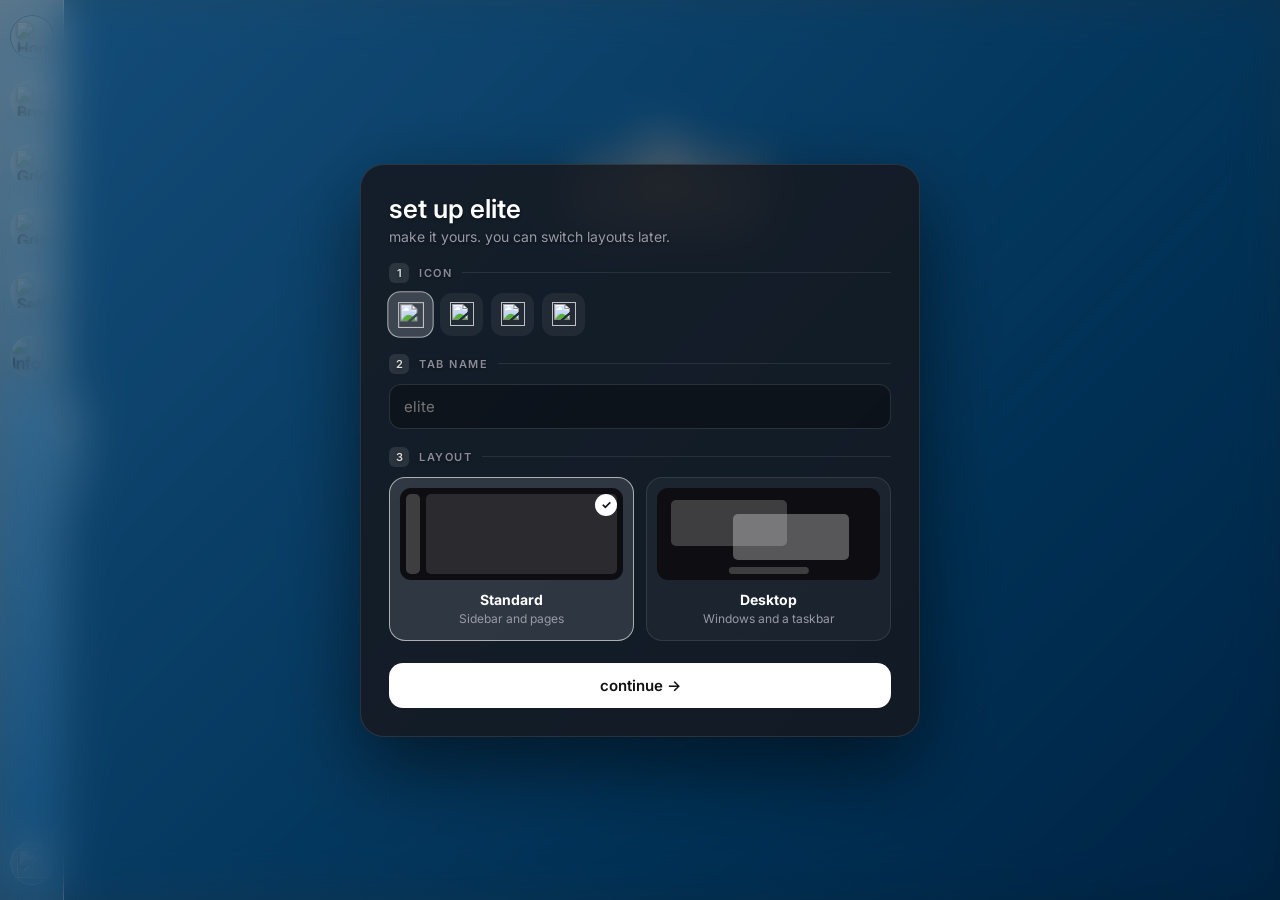
==== commit dca43690: "Update index.html" ====
--- a/index.html
+++ b/index.html
@@ -10,7 +10,7 @@
 <script src="/uv/uv.bundle.js"></script>
 <script src="/uv/uv.config.js"></script>
 <script src="/baremux/index.js"></script>
-<link rel="stylesheet" href="elite.css?v=live3">
+<link rel="stylesheet" href="elite.css">
 <link rel="stylesheet" href="desktop.css">
 </head>
 <body data-theme="city">
@@ -34,8 +34,8 @@
   <div class="sidebar-btn" id="nav-settings" title="Settings">
     <img src="https://raw.githubusercontent.com/xxuep/xxuep-icons/main/gear.png" style="filter: drop-shadow(0px 1px 2px rgba(0,0,0,0.5));" width="30" height="30" alt="Settings" />
   </div>
-  <div class="sidebar-btn" id="nav-credits" title="Credits">
-    <img src="https://raw.githubusercontent.com/xxuep/xxuep-icons/main/information.png" style="filter: drop-shadow(0px 1px 2px rgba(0,0,0,0.5));" width="40" height="40" alt="Credits" />
+  <div class="sidebar-btn" id="nav-credits" title="Info">
+    <img src="https://raw.githubusercontent.com/xxuep/xxuep-icons/main/information.png" style="filter: drop-shadow(0px 1px 2px rgba(0,0,0,0.5));" width="40" height="40" alt="Info" />
   </div>
 </div> 
 
@@ -47,7 +47,113 @@
 <main id="home-page" class="page-container landing-page">
   <div class="home-inner">
     <h1 class="home-logo">elite</h1>
-    <section class="news-panel">
+    <div class="home-quote" id="homeQuote" aria-live="polite">
+      <p id="homeQuoteText"></p>
+    </div>
+  </div>
+</main>
+
+<div id="page2" class="page-container">
+  <div class="games-header">
+    <div class="games-heading"><h2>games</h2><span class="games-count" id="gamesCount" aria-live="polite">0 games</span><button type="button" class="random-btn" id="gamesRandom" title="Open a random game" aria-label="Open a random game"><svg viewBox="0 0 24 24" width="16" height="16" fill="none" stroke="currentColor" stroke-width="2.2" stroke-linecap="round" stroke-linejoin="round" aria-hidden="true"><path d="M2 18h1.4c1.3 0 2.5-.6 3.3-1.7l6.1-8.6c.7-1.1 2-1.7 3.3-1.7H22"/><path d="m18 2 4 4-4 4"/><path d="M2 6h1.9c1.5 0 2.9.9 3.6 2.2"/><path d="M22 18h-5.9c-1.3 0-2.6-.7-3.3-1.8l-.5-.8"/><path d="m18 14 4 4-4 4"/></svg></button></div>
+    <div class="games-search-box">
+      <svg viewBox="0 0 24 24" fill="none" stroke="currentColor" stroke-width="2" stroke-linecap="round" aria-hidden="true"><circle cx="11" cy="11" r="7"/><path d="m20 20-4-4"/></svg>
+      <input id="gamesSearch" type="search" placeholder="Search games..." autocomplete="off" spellcheck="false" aria-label="Search games">
+      <button type="button" id="gamesSearchClear" aria-label="Clear game search" title="Clear search" hidden>×</button>
+    </div>
+  </div>
+  <section class="grid-section" id="gamesFavSection">
+    <button type="button" class="section-toggle" aria-expanded="true" aria-controls="gamesFavBody"><svg class="chev" viewBox="0 0 24 24" width="18" height="18" fill="none" stroke="currentColor" stroke-width="2.6" stroke-linecap="round" stroke-linejoin="round" aria-hidden="true"><path d="m6 9 6 6 6-6"/></svg><span class="section-title">Favorite Games</span><span class="section-count" id="gamesFavCount">0</span></button>
+    <div class="section-body" id="gamesFavBody">
+      <div class="grid" id="grid1-fav"></div>
+      <p class="fav-empty" id="gamesFavEmpty" hidden></p>
+    </div>
+  </section>
+  <section class="grid-section" id="gamesAllSection">
+    <button type="button" class="section-toggle" aria-expanded="true" aria-controls="gamesAllBody"><svg class="chev" viewBox="0 0 24 24" width="18" height="18" fill="none" stroke="currentColor" stroke-width="2.6" stroke-linecap="round" stroke-linejoin="round" aria-hidden="true"><path d="m6 9 6 6 6-6"/></svg><span class="section-title">All games</span><span class="section-count" id="gamesAllCount">0</span></button>
+    <div class="section-body" id="gamesAllBody">
+      <div class="grid" id="grid1-container"></div>
+      <p id="gamesNoResults" class="games-no-results" hidden>No games found. Try another search.</p>
+    </div>
+  </section>
+</div>
+
+<div id="page4" class="page-container">
+  <div class="games-header">
+    <div class="games-heading"><h2>apps</h2><span class="games-count" id="appsCount" aria-live="polite">0 apps</span><button type="button" class="random-btn" id="appsRandom" title="Open a random app" aria-label="Open a random app"><svg viewBox="0 0 24 24" width="16" height="16" fill="none" stroke="currentColor" stroke-width="2.2" stroke-linecap="round" stroke-linejoin="round" aria-hidden="true"><path d="M2 18h1.4c1.3 0 2.5-.6 3.3-1.7l6.1-8.6c.7-1.1 2-1.7 3.3-1.7H22"/><path d="m18 2 4 4-4 4"/><path d="M2 6h1.9c1.5 0 2.9.9 3.6 2.2"/><path d="M22 18h-5.9c-1.3 0-2.6-.7-3.3-1.8l-.5-.8"/><path d="m18 14 4 4-4 4"/></svg></button></div>
+    <div class="games-search-box">
+      <svg viewBox="0 0 24 24" fill="none" stroke="currentColor" stroke-width="2" stroke-linecap="round" aria-hidden="true"><circle cx="11" cy="11" r="7"/><path d="m20 20-4-4"/></svg>
+      <input id="appsSearch" type="search" placeholder="Search apps..." autocomplete="off" spellcheck="false" aria-label="Search apps">
+      <button type="button" id="appsSearchClear" aria-label="Clear app search" title="Clear search" hidden>×</button>
+    </div>
+  </div>
+  <section class="grid-section" id="appsFavSection">
+    <button type="button" class="section-toggle" aria-expanded="true" aria-controls="appsFavBody"><svg class="chev" viewBox="0 0 24 24" width="18" height="18" fill="none" stroke="currentColor" stroke-width="2.6" stroke-linecap="round" stroke-linejoin="round" aria-hidden="true"><path d="m6 9 6 6 6-6"/></svg><span class="section-title">Favorite Apps</span><span class="section-count" id="appsFavCount">0</span></button>
+    <div class="section-body" id="appsFavBody">
+      <div class="grid" id="grid3-fav"></div>
+      <p class="fav-empty" id="appsFavEmpty" hidden></p>
+    </div>
+  </section>
+  <section class="grid-section" id="appsAllSection">
+    <button type="button" class="section-toggle" aria-expanded="true" aria-controls="appsAllBody"><svg class="chev" viewBox="0 0 24 24" width="18" height="18" fill="none" stroke="currentColor" stroke-width="2.6" stroke-linecap="round" stroke-linejoin="round" aria-hidden="true"><path d="m6 9 6 6 6-6"/></svg><span class="section-title">All apps</span><span class="section-count" id="appsAllCount">0</span></button>
+    <div class="section-body" id="appsAllBody">
+      <div class="grid" id="grid3-container"></div>
+      <p id="appsNoResults" class="games-no-results" hidden>No apps found. Try another search.</p>
+    </div>
+  </section>
+</div>
+
+<div id="page3" class="page-container">
+  <h2>movies</h2>
+  <div class="grid" id="grid2-container"></div>
+</div>
+
+<div id="settings-page" class="page-container">
+  <h2>settings</h2>
+  <div class="settings-group">
+    <label for="searchEngineSelect">Default Search Engine</label>
+    <select id="searchEngineSelect">
+      <option value="google">Google</option>
+      <option value="duckduckgo">DuckDuckGo</option>
+      <option value="brave">Brave</option>
+      <option value="yahoo">Yahoo</option>
+      <option value="bing">Bing</option>
+    </select>
+  </div>
+  
+  <div class="settings-group" style="margin-top: 20px;">
+    <label for="themeSelect">Proxy Theme</label>
+    <select id="themeSelect">
+      <option value="frutiger">Frutiger Aero (Default)</option>
+      <option value="custom">Colored</option>
+      <option value="verity">Verity</option>
+      <option value="como se dice">como se dice</option>
+      <option value="vocaloid">Vocaloid</option>
+      <option value="miku">Miku</option>
+      <option value="teto">Teto</option>
+      <option value="zzz">Zenless Zone Zero</option>
+      <option value="ddlc">Doki Doki Literature Club</option>
+      <option value="city">City</option>
+      <option value="shapes">Shapes</option>
+      <option value="palmtrees">Palm Trees</option>
+    </select>
+    <input type="color" id="customColorPicker" value="#005a9e" style="display:none; margin-top:15px; width:100%; height:40px; cursor:pointer;" title="Choose your custom theme color">
+  </div>
+  <section class="settings-group mods-group">
+    <div class="mods-head"><div><h3>mods</h3><p>Find and add multiple mods. Toggle installed mods anytime.</p></div><span id="modCount">0 installed</span></div>
+    <div class="mod-picker">
+      <input type="search" id="modSearch" placeholder="Search mods..." autocomplete="off" aria-label="Search mods">
+      <button type="button" id="modDropdownToggle" aria-label="Show available mods" aria-expanded="false">⌄</button>
+      <div id="modDropdown" class="mod-dropdown" hidden></div>
+    </div>
+    <div id="installedMods" class="installed-mods"></div>
+  </section>
+</div>
+
+<div id="credits-page" class="page-container">
+  <div class="anim-frames"></div>
+  <h1>info</h1>
+  <section class="news-panel info-news">
       <div class="news-heading">news</div>
       <article class="news-entry">
         <h3>welcome to elite</h3>
@@ -62,112 +168,6 @@
         <p>triton STOLE from elite, t!tan asked. in this situation, elite and xxuep are the OWNERS of the whole game list.</p>
       </article>
     </section>
-    <button type="button" id="home-open-browser" class="home-open-browser">open browser →</button>
-  </div>
-</main>
-
-<div id="page2" class="page-container">
-  <div class="games-header">
-    <div class="games-heading"><h2>games</h2><span class="games-count" id="gamesCount" aria-live="polite">0 games</span><button type="button" class="random-btn" id="gamesRandom" title="Open a random game" aria-label="Open a random game"><svg viewBox="0 0 24 24" width="16" height="16" fill="none" stroke="currentColor" stroke-width="2.2" stroke-linecap="round" stroke-linejoin="round" aria-hidden="true"><path d="M2 18h1.4c1.3 0 2.5-.6 3.3-1.7l6.1-8.6c.7-1.1 2-1.7 3.3-1.7H22"/><path d="m18 2 4 4-4 4"/><path d="M2 6h1.9c1.5 0 2.9.9 3.6 2.2"/><path d="M22 18h-5.9c-1.3 0-2.6-.7-3.3-1.8l-.5-.8"/><path d="m18 14 4 4-4 4"/></svg></button></div>
-    <div class="games-search-box">
-      <svg viewBox="0 0 24 24" fill="none" stroke="currentColor" stroke-width="2" stroke-linecap="round" aria-hidden="true"><circle cx="11" cy="11" r="7"/><path d="m20 20-4-4"/></svg>
-      <input id="gamesSearch" type="search" placeholder="Search games..." autocomplete="off" spellcheck="false" aria-label="Search games">
-      <button type="button" id="gamesSearchClear" aria-label="Clear game search" title="Clear search" hidden>×</button>
-    </div>
-  </div>
-  <section class="grid-section" id="gamesFavSection">
-    <button type="button" class="section-toggle" aria-expanded="true" aria-controls="gamesFavBody"><svg class="chev" viewBox="0 0 24 24" width="18" height="18" fill="none" stroke="currentColor" stroke-width="2.6" stroke-linecap="round" stroke-linejoin="round" aria-hidden="true"><path d="m6 9 6 6 6-6"/></svg><span class="section-title">Favorite Games</span><span class="section-count" id="gamesFavCount">0</span></button>
-    <div class="section-body" id="gamesFavBody">
-      <div class="grid" id="grid1-fav"></div>
-      <p class="fav-empty" id="gamesFavEmpty" hidden></p>
-    </div>
-  </section>
-  <section class="grid-section" id="gamesAllSection">
-    <button type="button" class="section-toggle" aria-expanded="true" aria-controls="gamesAllBody"><svg class="chev" viewBox="0 0 24 24" width="18" height="18" fill="none" stroke="currentColor" stroke-width="2.6" stroke-linecap="round" stroke-linejoin="round" aria-hidden="true"><path d="m6 9 6 6 6-6"/></svg><span class="section-title">All games</span><span class="section-count" id="gamesAllCount">0</span></button>
-    <div class="section-body" id="gamesAllBody">
-      <div class="grid" id="grid1-container"></div>
-      <p id="gamesNoResults" class="games-no-results" hidden>No games found. Try another search.</p>
-    </div>
-  </section>
-</div>
-
-<div id="page4" class="page-container">
-  <div class="games-header">
-    <div class="games-heading"><h2>apps</h2><span class="games-count" id="appsCount" aria-live="polite">0 apps</span><button type="button" class="random-btn" id="appsRandom" title="Open a random app" aria-label="Open a random app"><svg viewBox="0 0 24 24" width="16" height="16" fill="none" stroke="currentColor" stroke-width="2.2" stroke-linecap="round" stroke-linejoin="round" aria-hidden="true"><path d="M2 18h1.4c1.3 0 2.5-.6 3.3-1.7l6.1-8.6c.7-1.1 2-1.7 3.3-1.7H22"/><path d="m18 2 4 4-4 4"/><path d="M2 6h1.9c1.5 0 2.9.9 3.6 2.2"/><path d="M22 18h-5.9c-1.3 0-2.6-.7-3.3-1.8l-.5-.8"/><path d="m18 14 4 4-4 4"/></svg></button></div>
-    <div class="games-search-box">
-      <svg viewBox="0 0 24 24" fill="none" stroke="currentColor" stroke-width="2" stroke-linecap="round" aria-hidden="true"><circle cx="11" cy="11" r="7"/><path d="m20 20-4-4"/></svg>
-      <input id="appsSearch" type="search" placeholder="Search apps..." autocomplete="off" spellcheck="false" aria-label="Search apps">
-      <button type="button" id="appsSearchClear" aria-label="Clear app search" title="Clear search" hidden>×</button>
-    </div>
-  </div>
-  <section class="grid-section" id="appsFavSection">
-    <button type="button" class="section-toggle" aria-expanded="true" aria-controls="appsFavBody"><svg class="chev" viewBox="0 0 24 24" width="18" height="18" fill="none" stroke="currentColor" stroke-width="2.6" stroke-linecap="round" stroke-linejoin="round" aria-hidden="true"><path d="m6 9 6 6 6-6"/></svg><span class="section-title">Favorite Apps</span><span class="section-count" id="appsFavCount">0</span></button>
-    <div class="section-body" id="appsFavBody">
-      <div class="grid" id="grid3-fav"></div>
-      <p class="fav-empty" id="appsFavEmpty" hidden></p>
-    </div>
-  </section>
-  <section class="grid-section" id="appsAllSection">
-    <button type="button" class="section-toggle" aria-expanded="true" aria-controls="appsAllBody"><svg class="chev" viewBox="0 0 24 24" width="18" height="18" fill="none" stroke="currentColor" stroke-width="2.6" stroke-linecap="round" stroke-linejoin="round" aria-hidden="true"><path d="m6 9 6 6 6-6"/></svg><span class="section-title">All apps</span><span class="section-count" id="appsAllCount">0</span></button>
-    <div class="section-body" id="appsAllBody">
-      <div class="grid" id="grid3-container"></div>
-      <p id="appsNoResults" class="games-no-results" hidden>No apps found. Try another search.</p>
-    </div>
-  </section>
-</div>
-
-<div id="page3" class="page-container">
-  <h2>movies</h2>
-  <div class="grid" id="grid2-container"></div>
-</div>
-
-<div id="settings-page" class="page-container">
-  <h2>settings</h2>
-  <div class="settings-group">
-    <label for="searchEngineSelect">Default Search Engine</label>
-    <select id="searchEngineSelect">
-      <option value="google">Google</option>
-      <option value="duckduckgo">DuckDuckGo</option>
-      <option value="brave">Brave</option>
-      <option value="yahoo">Yahoo</option>
-      <option value="bing">Bing</option>
-    </select>
-  </div>
-  
-  <div class="settings-group" style="margin-top: 20px;">
-    <label for="themeSelect">Proxy Theme</label>
-    <select id="themeSelect">
-      <option value="frutiger">Frutiger Aero (Default)</option>
-      <option value="custom">Colored</option>
-      <option value="verity">Verity</option>
-      <option value="como se dice">como se dice</option>
-      <option value="miku">Miku</option>
-      <option value="teto">Teto</option>
-      <option value="city">City</option>
-      <option value="shapes">Shapes</option>
-      <option value="palmtrees">Palm Trees</option>
-    </select>
-    <input type="color" id="customColorPicker" value="#005a9e" style="display:none; margin-top:15px; width:100%; height:40px; cursor:pointer;" title="Choose your custom theme color">
-  </div>
-  <section class="settings-group mods-group">
-    <div class="mods-head"><div><h3>mods</h3><p>Find and add multiple mods. Toggle installed mods anytime.</p></div><span id="modCount">0 installed</span></div>
-    <div class="mod-picker">
-      <input type="search" id="modSearch" placeholder="Search mods..." autocomplete="off" aria-label="Search mods">
-      <button type="button" id="modDropdownToggle" aria-label="Show available mods" aria-expanded="false">⌄</button>
-      <div id="modDropdown" class="mod-dropdown" hidden></div>
-    </div>
-    <div id="installedMods" class="installed-mods"></div>
-  </section>
-</div>
-
-<div id="credits-page" class="page-container">
-  <div class="anim-frames"></div>
-  <h1>creds</h1>
-  <h2>owner</h2>
-  <p>elite was created by dillybob. this was supposed to be a scuffed version of opera then turning into what u see today.</p>
-  <h3>what does it use</h3>
-  <p>the browser system is ultraviolet, by titaniumnetwork.</p>
-  <p>i just wanna say based on how far elite has came, anyone who uses it i love you man.</p>
 </div>
 
 <div class="tabs" id="tabsBar">
@@ -184,13 +184,23 @@
   <div class="btn" id="forwardBtn" title="Go Forward">
     <img src="https://raw.githubusercontent.com/feathericons/feather/master/icons/arrow-right.svg" style="filter: var(--icon-filter);" width="20" height="20" alt="Forward" />
   </div>
-  <div class="btn" id="newTabBtn" title="New Tab">
+  <div class="btn" id="reloadBtn" title="Reload page" aria-label="Reload page">
+    <img src="https://raw.githubusercontent.com/feathericons/feather/master/icons/refresh-cw.svg" style="filter: var(--icon-filter);" width="18" height="18" alt="Reload" />
+  </div>
+  <div class="btn" id="homeBtn" title="Home" aria-label="Home">
+    <img src="https://raw.githubusercontent.com/feathericons/feather/master/icons/home.svg" style="filter: var(--icon-filter);" width="18" height="18" alt="Home" />
+  </div>
+  <form id="addressForm" class="address-wrap" autocomplete="off">
+    <span class="address-lock" id="addressLock" aria-hidden="true">⌑</span>
+    <input class="address" id="address" type="text" spellcheck="false" autocomplete="off" placeholder="Search or enter a URL" aria-label="Address and search bar">
+    <button class="address-clear" id="addressClear" type="button" aria-label="Clear address" title="Clear">×</button>
+  </form>
+  <div class="btn" id="newTabBtn" title="New Tab" aria-label="New tab">
     <img src="https://raw.githubusercontent.com/feathericons/feather/master/icons/plus.svg" style="filter: var(--icon-filter);" width="20" height="20" alt="New Tab" />
   </div>
-  <div class="btn" id="closeBtn" title="Close Tab">
+  <div class="btn" id="closeBtn" title="Close Tab" aria-label="Close tab">
     <img src="https://raw.githubusercontent.com/feathericons/feather/master/icons/x.svg" style="filter: var(--icon-filter);" width="20" height="20" alt="Close Tab" />
   </div>
-  <div class="address" id="address">elite://newtab</div>
 </div>
 
 
@@ -201,11 +211,63 @@
   <div class="shortcuts" id="shortcuts"></div>
 </div>
 
-<div id="iframe-loading-bg"></div>
+<div id="iframe-loading-bg" aria-live="polite">
+  <div class="browser-loader-card">
+    <div class="browser-loader-orbit"><span></span><span></span><span></span></div>
+    <div class="browser-loader-title">Connecting</div>
+    <div class="browser-loader-subtitle" id="browserLoadingText">Preparing secure connection…</div>
+    <div class="browser-loader-track"><span></span></div>
+  </div>
+</div>
 
 <iframe id="viewer"></iframe>
 
-<script src="elite.js?v=live3"></script>
+<script>
+/* =====================================================================
+   EDIT ME - home page quotes + start-up update board
+   ===================================================================== */
+window.ELITE_CONFIG = {
+
+  /* home page quotes: picked at random (no repeats until all have shown)
+     and swapped on a timer. add, remove or reword anything in this list. */
+  quoteSeconds: 7,
+  quotes: [
+    "yarrrrrrr",
+    "yoo",
+    "wsp",
+    "hey",
+    "hi",
+    "people too busy to read these am i right",
+    "people nowadays talm bout some '2 man!!' js have fun dawg",
+    "marlon is NOT that good looking",
+    "happy thanksgiving",
+    "what is today",
+    "yo wait what is elite",
+    "yo chez/mav please actually make a website instead of stealing my games",
+    "yo teto lwk 👀",
+    "yo miku lwk 👀 (age isnt canon i say shes 18+ so she is now)",
+    "lwk jelly",
+    "im thankful for yams",
+  ],
+
+  /* update board popup shown when the site starts.
+     it shows once per "id" - change the id whenever you post a new update
+     so everybody sees it again. set alwaysShow to true to show it on every load. */
+  updates: {
+    id: 'update-1',
+    alwaysShow: true,    // true = pops up on every refresh
+    date: 'nov 26',
+    title: "what's new",
+    items: [
+      { title: 'new themes',         text: 'zenless zone zero theme, vocaloid theme, and ddlc' },
+      { title: 'layout changes',         text: 'home page is different, info page different, and yea' },
+      { title: 'game',         text: 'added buckshot roulette' },
+      { title: 'tiktok',         text: 'tiktok: @elitegamesontop' },
+    ]
+  }
+};
+</script>
+<script src="elite.js"></script>
 <script src="desktop.js"></script>
 
 </body>
--- a/elite.css
+++ b/elite.css
@@ -682,6 +682,11 @@
 @keyframes esFade { from { opacity:0 } } @keyframes esOut { to { opacity:0 } }
 @keyframes esPop { from { opacity:0; transform:translateY(24px) scale(.94) } } @keyframes esCardOut { to { opacity:0; transform:translateY(-14px) scale(.96) } }
 body.es-leaving { transition:opacity .35s ease; opacity:0; }
+.es-loading { position:fixed; inset:0; z-index:30000; display:flex; flex-direction:column; align-items:center; justify-content:center; gap:18px; color:#fff; background:rgba(8,10,16,.72); backdrop-filter:blur(26px) saturate(130%); -webkit-backdrop-filter:blur(26px) saturate(130%); opacity:0; pointer-events:all; transition:opacity .35s ease; }
+.es-loading.on { opacity:1; }
+.es-loading b { font-weight:400; font-size:15px; letter-spacing:.08em; opacity:.85; }
+.es-spin { width:38px; height:38px; border-radius:50%; border:3px solid rgba(255,255,255,.22); border-top-color:#fff; animation:esSpin .8s linear infinite; }
+@keyframes esSpin { to { transform:rotate(360deg); } }
 @media (max-width:520px) { .es-icons { grid-template-columns:repeat(5,1fr); } .es-layouts { grid-template-columns:1fr; } }
 
 /* ===== desktop layout ===== */
@@ -758,3 +763,7 @@
   -webkit-text-stroke: 2px rgba(0, 0, 0, 0.78);
   paint-order: stroke fill;
 }
+.tab-id .es-icons { margin:10px 0 12px; grid-template-columns:repeat(auto-fill,minmax(46px,1fr)); }
+.tab-id .es-name { margin-top:8px; }
+.tab-id-reset { margin-top:10px; padding:8px 14px; border-radius:10px; border:1px solid rgba(255,255,255,.2); background:rgba(255,255,255,.08); color:inherit; font:inherit; font-size:13px; cursor:pointer; transition:background .2s; }
+.tab-id-reset:hover { background:rgba(255,255,255,.16); }
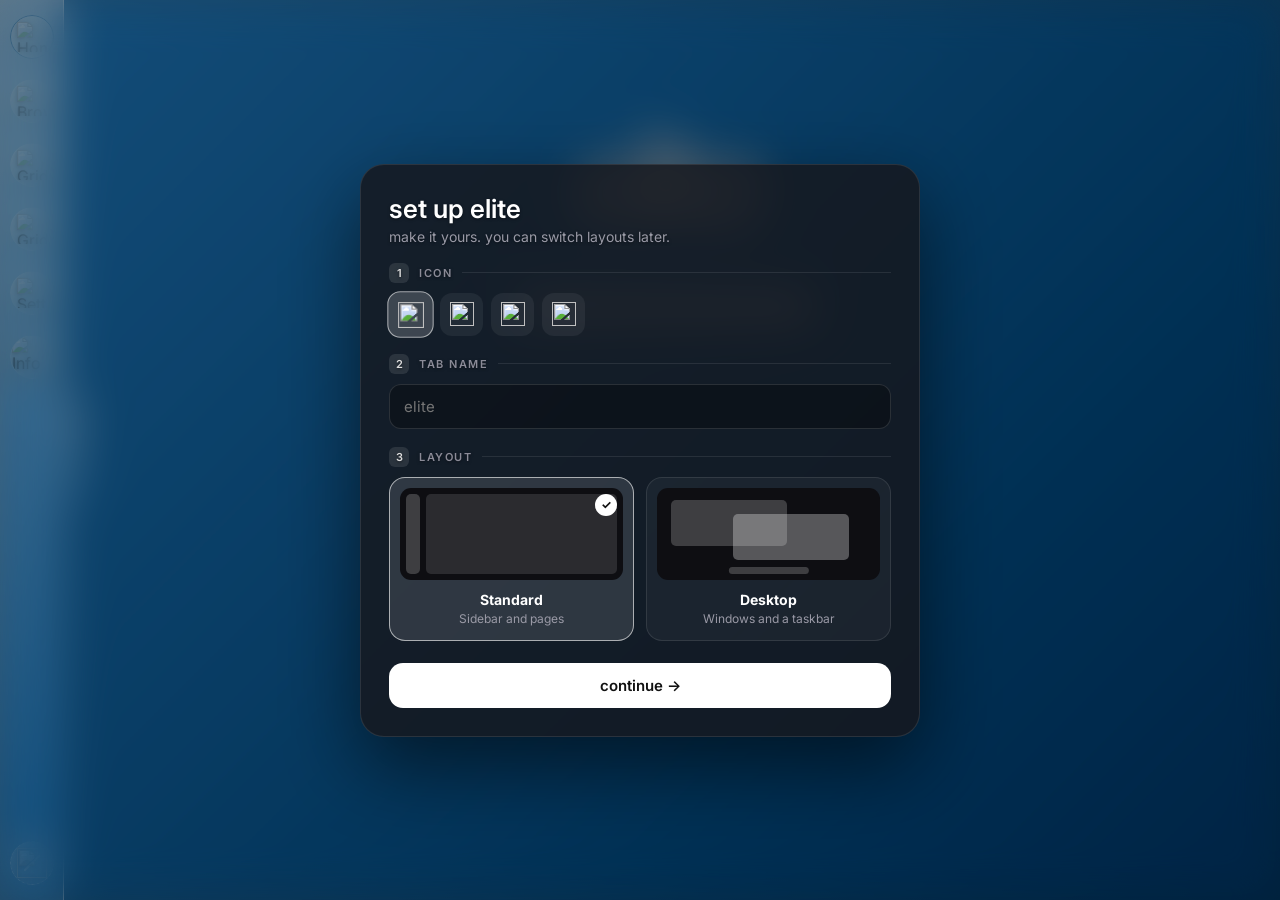
==== commit 79df5d8e: "Update index.html" ====
--- a/index.html
+++ b/index.html
@@ -159,13 +159,22 @@
         <h3>welcome to elite</h3>
         <p>yooo wsp peoples its ya boy xxuep i was given full access to elite im now updating it often.</p>
       </article>
-      <article class="news-entry">
-        <h3>updates</h3>
-        <p>added new themes and more mods and a music and cursors for themes</p>
-      </article>
-      <article class="news-entry">
-        <h3>why are the games the same on triton and t!tan?</h3>
-        <p>triton STOLE from elite, t!tan asked. in this situation, elite and xxuep are the OWNERS of the whole game list.</p>
+      <div class="news-heading">questions and answers</div>
+      <article class="news-entry">
+        <h3>why doesnt browser work</h3>
+        <p>the browser uses Ultraviolet, a software that is very complex with running itself. it requires some type of server to fetch, modify, and run it's files to work for the browser. its alot. the reason we can't have it work is because we are broke and cannot afford servers. its also a hard process to find an unblocked website, deploy uv to it, and deploy all files into it. also caust idk how to.</p>
+      </article>
+      <article class="news-entry">
+        <h3>why does chez arcade have elites games? whos in the wrong?</h3>
+        <p>elite is the original owner of the games list, and is constantly finding new ones. please note that chez stole elite's games from an old version. tbh i dont really care as long as i get credits</p>
+      </article>
+      <article class="news-entry">
+        <h3>where do u get ur games</h3>
+        <p>cooldude on gh, wasm.rip, and sometimes golden armor. rip rimerafan i have his old doc</p>
+      </article>
+      <article class="news-entry">
+        <h3>guys ask more questions pls</h3>
+        <p>https://forms.gle/CsY3MhDGacECQWob6</p>
       </article>
     </section>
 </div>
@@ -214,8 +223,8 @@
 <div id="iframe-loading-bg" aria-live="polite">
   <div class="browser-loader-card">
     <div class="browser-loader-orbit"><span></span><span></span><span></span></div>
-    <div class="browser-loader-title">Connecting</div>
-    <div class="browser-loader-subtitle" id="browserLoadingText">Preparing secure connection…</div>
+    <div class="browser-loader-title">connecting</div>
+    <div class="browser-loader-subtitle" id="browserLoadingText">loading...</div>
     <div class="browser-loader-track"><span></span></div>
   </div>
 </div>
@@ -248,6 +257,8 @@
     "yo miku lwk 👀 (age isnt canon i say shes 18+ so she is now)",
     "lwk jelly",
     "im thankful for yams",
+    "yuri is so hot",
+    "ddlc yams 👀",
   ],
 
   /* update board popup shown when the site starts.
@@ -262,6 +273,7 @@
       { title: 'new themes',         text: 'zenless zone zero theme, vocaloid theme, and ddlc' },
       { title: 'layout changes',         text: 'home page is different, info page different, and yea' },
       { title: 'game',         text: 'added buckshot roulette' },
+      { title: 'mods',         text: 'added 2 new mods and one has an easter egg' },
       { title: 'tiktok',         text: 'tiktok: @elitegamesontop' },
     ]
   }
--- a/elite.css
+++ b/elite.css
@@ -75,6 +75,23 @@
   --music-volume: 0.07;
 }
 
+[data-theme="vocaloid"] {
+  --bg-color: #c59d61;
+  --bg-gradient: url('https://raw.githubusercontent.com/xxuep1/wallpapers-8k/main/vocaloidwallpaper.jpg'); /* Replaceable Image Link */
+  --glass-bg: linear-gradient(180deg, #ffe7c3 0%, #c5a882 100%);
+  --glass-border: #000000;
+  --glass-shadow: inset 0 1px 2px rgba(0, 0, 0, 0.4), 0 4px 15px rgba(0, 0, 0, 0.3);
+  --glass-highlight: linear-gradient(180deg, #c59d61 0%, #6d5735 100%);
+  --text-main: #000000;
+  --text-muted: #000000;
+  --text-btn: #000000;
+  --accent: #ffffff;
+  --accent-glow: 0 0 15px rgba(0, 0, 0, 0.8);
+  --icon-filter: none;
+  --music: url('https://raw.githubusercontent.com/xxuep1/offline-game-thumbnails/main/vocaloidsong.mp3'); 
+  --music-volume: 0.07;
+}
+
 [data-theme="miku"] {
   --bg-color: #00ccff;
   --bg-gradient: url('https://raw.githubusercontent.com/xxuep1/wallpapers-8k/main/mikuwallpaper.jpg'); /* Replaceable Image Link */
@@ -110,6 +127,40 @@
   --cursor-gif: url('https://raw.githubusercontent.com/xxuep1/offline-game-thumbnails/main/tetocursor.gif');
   --cursor-size: 32px;   --cursor-hotspot: 0 0;
   --music: url('https://raw.githubusercontent.com/xxuep1/offline-game-thumbnails/main/machinelove.mp3'); 
+  --music-volume: 0.07;
+}
+
+[data-theme="zzz"] {
+  --bg-color: #6dadd8;
+  --bg-gradient: url('https://raw.githubusercontent.com/xxuep1/wallpapers-8k/main/zzzwallpaper.jpeg'); /* Replaceable Image Link */
+  --glass-bg: linear-gradient(180deg, #6dadd8 0%, #294152 100%);
+  --glass-border: #000000;
+  --glass-shadow: inset 0 1px 2px rgba(33, 91, 129, 0.4), 0 4px 15px rgba(15, 41, 70, 0.3);
+  --glass-highlight: linear-gradient(180deg, #5d7f9e 0%, #3c5f77 100%);
+  --text-main: #000000;
+  --text-muted: #000000;
+  --text-btn: #000000;
+  --accent: #ffffff;
+  --accent-glow: 0 0 15px rgba(0, 0, 0, 0.8);
+  --icon-filter: none;
+  --music: url('https://raw.githubusercontent.com/xxuep1/offline-game-thumbnails/main/zzzsong.mp3'); 
+  --music-volume: 0.07;
+}
+
+[data-theme="ddlc"] {
+  --bg-color: #d19572;
+  --bg-gradient: url('https://raw.githubusercontent.com/xxuep1/wallpapers-8k/main/ddlcwallpaper2.jpg'); /* Replaceable Image Link */
+  --glass-bg: linear-gradient(180deg, #d19572 0%, #946a51 100%);
+  --glass-border: #000000;
+  --glass-shadow: inset 0 1px 2px rgba(0, 0, 0, 0.4), 0 4px 15px rgba(0, 0, 0, 0.3);
+  --glass-highlight: linear-gradient(180deg, #6e2f2d 0%, #4b211f 100%);
+  --text-main: #000000;
+  --text-muted: #000000;
+  --text-btn: #000000;
+  --accent: #ffffff;
+  --accent-glow: 0 0 15px rgba(0, 0, 0, 0.8);
+  --icon-filter: none;
+  --music: url('https://raw.githubusercontent.com/xxuep1/offline-game-thumbnails/main/ddlcsong.mp3'); 
   --music-volume: 0.07;
 }
 
@@ -388,6 +439,13 @@
 .news-entry:last-child { border-bottom:0; padding-bottom:3px; }
 .news-entry h3 { margin:0 0 9px; font-weight:600; font-size:20px; }
 .news-entry p { margin:0 auto; max-width:580px; font-size:15px; line-height:1.7; color:var(--text-main); opacity:.85; }
+/* home page: title + rotating quotes */
+.home-quote { width:fit-content; max-width:min(100%,640px); padding:7px 16px; display:block; text-align:center; background:var(--glass-bg); border:1px solid var(--glass-border); border-radius:14px; box-shadow:var(--glass-shadow); backdrop-filter:blur(14px); -webkit-backdrop-filter:blur(14px); opacity:0; transform:translateY(6px); transition:opacity .45s ease, transform .45s ease; }
+.home-quote.in { opacity:1; transform:none; }
+.home-quote[hidden] { display:none; }
+.home-quote p { margin:0; font-size:clamp(14px,1.7vw,17px); font-weight:400; line-height:1.35; letter-spacing:.01em; color:var(--text-main); }
+.info-news { margin:20px auto 34px; }
+@media (prefers-reduced-motion: reduce) { .home-quote { transition:none; transform:none; } }
 .home-open-browser { margin-top:24px; padding:13px 30px; background:var(--glass-bg); border:1px solid var(--glass-border); box-shadow:var(--glass-shadow); border-radius:999px; color:var(--text-main); font:inherit; cursor:pointer; transition:transform .2s,filter .2s; }
 .home-open-browser:hover { transform:translateY(-3px); filter:brightness(1.2); }
 /* Settings: searchable multi-select mod manager */
@@ -767,3 +825,318 @@
 .tab-id .es-name { margin-top:8px; }
 .tab-id-reset { margin-top:10px; padding:8px 14px; border-radius:10px; border:1px solid rgba(255,255,255,.2); background:rgba(255,255,255,.08); color:inherit; font:inherit; font-size:13px; cursor:pointer; transition:background .2s; }
 .tab-id-reset:hover { background:rgba(255,255,255,.16); }
+
+/* ===== update board popup (follows the active theme) ===== */
+.ub-overlay { position:fixed; inset:0; z-index:20000; display:grid; place-items:center; padding:20px; background:rgba(0,0,0,.38); backdrop-filter:blur(22px) saturate(130%); -webkit-backdrop-filter:blur(22px) saturate(130%); animation:esFade .5s ease both; overflow:auto; }
+.ub-overlay.out { animation:esOut .4s ease both; pointer-events:none; }
+.ub-card { position:relative; width:min(560px,100%); max-height:min(86vh,720px); display:flex; flex-direction:column; padding:clamp(24px,4vw,36px); border-radius:24px; text-align:center; color:var(--text-main); font-family:Inter,system-ui,sans-serif; background:var(--glass-bg); border:1px solid var(--glass-border); box-shadow:var(--glass-shadow), 0 30px 80px rgba(0,0,0,.45); backdrop-filter:blur(26px) saturate(140%); -webkit-backdrop-filter:blur(26px) saturate(140%); animation:esPop .6s cubic-bezier(.2,1.1,.3,1) both; }
+.ub-overlay.out .ub-card { animation:esCardOut .35s ease both; }
+.ub-tag { align-self:center; margin-bottom:10px; padding:4px 14px; border-radius:999px; font-size:11px; font-weight:600; letter-spacing:.16em; text-transform:uppercase; color:var(--accent); border:1px solid var(--accent); box-shadow:var(--accent-glow, none); }
+.ub-card h2 { margin:0; padding-bottom:16px; font-size:clamp(34px,6vw,48px); font-weight:300; letter-spacing:-.03em; line-height:1.15; color:var(--text-main); border-bottom:1px solid var(--glass-border); }
+.ub-list { flex:1; min-height:0; overflow:auto; margin:4px -8px 0; padding:0 8px; scrollbar-width:thin; scrollbar-color:var(--accent) rgba(0,0,0,.22); }
+.ub-item { padding:16px 4px; border-bottom:1px solid var(--glass-border); animation:ubItem .5s ease both; }
+.ub-item:last-child { border-bottom:0; }
+.ub-item h3 { margin:0 0 6px; font-size:18px; font-weight:600; }
+.ub-item p { margin:0 auto; max-width:470px; font-size:14.5px; line-height:1.65; opacity:.85; }
+.ub-go { align-self:center; margin-top:18px; padding:13px 38px; border-radius:999px; font:inherit; cursor:pointer; color:var(--text-main); background:var(--glass-bg); border:1px solid var(--glass-border); box-shadow:var(--glass-shadow); transition:transform .2s, filter .2s; }
+.ub-go:hover { transform:translateY(-3px); filter:brightness(1.2); } .ub-go:active { transform:scale(.97); }
+.ub-x { position:absolute; top:14px; right:14px; width:32px; height:32px; padding:0; display:grid; place-items:center; border-radius:50%; font-size:20px; line-height:1; cursor:pointer; color:var(--text-main); background:transparent; border:1px solid var(--glass-border); transition:transform .2s, background .2s; }
+.ub-x:hover { transform:rotate(90deg); background:rgba(255,255,255,.18); }
+@keyframes ubItem { from { opacity:0; transform:translateY(10px); } }
+@media (prefers-reduced-motion: reduce) { .ub-card, .ub-item { animation:none !important; } }
+
+/* Elite browser refresh */
+body.elite-browser-view .tabs {
+  background: linear-gradient(180deg, rgba(255,255,255,.16), rgba(255,255,255,.055)), var(--glass-bg);
+  box-shadow: 0 8px 28px rgba(0,0,0,.12);
+  border-bottom-color: rgba(255,255,255,.2);
+  overflow-x: auto;
+  scrollbar-width: none;
+}
+body.elite-browser-view .tabs::-webkit-scrollbar { display: none; }
+body.elite-browser-view .chrome {
+  gap: 7px;
+  padding: 0 14px;
+  background: linear-gradient(180deg, rgba(255,255,255,.12), rgba(255,255,255,.035)), var(--glass-bg);
+  box-shadow: 0 8px 24px rgba(0,0,0,.1);
+}
+.chrome .btn {
+  flex: 0 0 34px;
+  width: 34px;
+  height: 34px;
+  border: 1px solid transparent;
+  background: rgba(255,255,255,.055);
+  transition: transform .22s cubic-bezier(.2,.8,.2,1), background .22s, border-color .22s, opacity .22s;
+}
+.chrome .btn:hover {
+  transform: translateY(-1px);
+  border-color: var(--glass-border);
+  background: var(--glass-highlight);
+}
+.chrome .btn:active { transform: scale(.9); }
+.chrome .btn.is-disabled { opacity: .32; pointer-events: none; }
+.address-wrap {
+  position: relative;
+  display: flex;
+  align-items: center;
+  flex: 1 1 auto;
+  min-width: 80px;
+  height: 35px;
+  border: 1px solid rgba(255,255,255,.22);
+  border-radius: 13px;
+  background: rgba(0,0,0,.16);
+  box-shadow: inset 0 1px 2px rgba(0,0,0,.12), 0 2px 8px rgba(0,0,0,.06);
+  overflow: hidden;
+  transition: background .2s, border-color .2s, box-shadow .2s, transform .2s;
+}
+.address-wrap:focus-within {
+  background: rgba(0,0,0,.25);
+  border-color: var(--accent);
+  box-shadow: 0 0 0 3px color-mix(in srgb, var(--accent) 20%, transparent), var(--accent-glow);
+  transform: translateY(-1px);
+}
+.address-lock {
+  flex: 0 0 32px;
+  text-align: center;
+  font-size: 12px;
+  opacity: .68;
+  color: var(--text-muted);
+}
+.address-lock.secure { color: #75e5a1; opacity: 1; }
+.chrome .address {
+  width: 100%;
+  min-width: 0;
+  height: 100%;
+  padding: 0 8px 0 0;
+  border: 0;
+  outline: 0;
+  border-radius: 0;
+  background: transparent;
+  box-shadow: none;
+  color: var(--text-main);
+  font: 12px/1.2 'Segoe UI', Inter, sans-serif;
+  text-overflow: ellipsis;
+}
+.chrome .address:focus { outline: 0; }
+.chrome .address::selection { background: var(--accent); color: #101820; }
+.address-clear {
+  flex: 0 0 28px;
+  height: 28px;
+  margin-right: 3px;
+  border: 0;
+  border-radius: 9px;
+  background: transparent;
+  color: var(--text-main);
+  font: 20px/1 'Segoe UI', sans-serif;
+  opacity: 0;
+  cursor: pointer;
+  transition: opacity .18s, background .18s, transform .18s;
+}
+.address-wrap:focus-within .address-clear,
+.address-wrap:hover .address-clear { opacity: .72; }
+.address-clear:hover { opacity: 1; background: rgba(255,255,255,.15); transform: rotate(90deg); }
+.tab {
+  position: relative;
+  flex: 0 1 190px;
+  min-width: 105px;
+  max-width: 230px;
+  height: 35px;
+  padding: 0 9px 0 11px;
+  border-radius: 11px 11px 7px 7px;
+  background: rgba(0,0,0,.12);
+  border-color: rgba(255,255,255,.12);
+  box-shadow: inset 0 1px rgba(255,255,255,.14);
+  transition: background .22s, border-color .22s, transform .22s, box-shadow .22s;
+  animation: eliteTabIn .28s cubic-bezier(.2,.8,.2,1) both;
+}
+.tab:hover { background: rgba(255,255,255,.12); transform: translateY(-1px); }
+.tab.active {
+  background: linear-gradient(180deg, rgba(255,255,255,.25), rgba(255,255,255,.11)), var(--glass-highlight);
+  border-color: var(--glass-border);
+  box-shadow: 0 4px 14px rgba(0,0,0,.13), inset 0 1px rgba(255,255,255,.32);
+}
+.tab.active::after {
+  content: "";
+  position: absolute;
+  left: 13px;
+  right: 13px;
+  bottom: -7px;
+  height: 2px;
+  border-radius: 99px;
+  background: var(--accent);
+  box-shadow: var(--accent-glow);
+}
+.tab img.favicon { flex: 0 0 16px; object-fit: contain; border-radius: 4px; }
+.tab .title { font-size: 12px; font-weight: 500; }
+.tab .close {
+  display: grid;
+  place-items: center;
+  flex: 0 0 22px;
+  width: 22px;
+  height: 22px;
+  border: 0;
+  border-radius: 7px;
+  background: transparent;
+  color: inherit;
+  font: 17px/1 'Segoe UI', sans-serif;
+  opacity: .48;
+  transition: opacity .18s, background .18s, transform .18s;
+}
+.tab:hover .close, .tab.active .close { opacity: .82; }
+.tab .close:hover { opacity: 1; color: inherit; background: rgba(255,70,70,.2); transform: rotate(90deg); }
+.new-tab-btn { flex: 0 0 31px; transition: transform .2s, background .2s; }
+.new-tab-btn:hover { transform: rotate(90deg); }
+#viewer {
+  background: #fff;
+  opacity: 1;
+  transition: opacity .18s ease;
+}
+#iframe-loading-bg {
+  position: fixed;
+  left: var(--sidebar-width);
+  right: 0;
+  top: 93px;
+  bottom: 0;
+  z-index: 1001;
+  display: none;
+  place-items: center;
+  overflow: hidden;
+  background: radial-gradient(ellipse at 50% 42%, rgba(255,255,255,.13), transparent 58%), rgba(8,20,34,.18);
+  backdrop-filter: blur(13px) saturate(135%);
+  -webkit-backdrop-filter: blur(13px) saturate(135%);
+  opacity: 0;
+  pointer-events: none;
+  transition: opacity .25s ease;
+}
+#iframe-loading-bg.visible { display: grid; opacity: 1; }
+.browser-loader-card {
+  width: min(330px, calc(100% - 36px));
+  padding: 28px 28px 24px;
+  border: 1px solid var(--glass-border);
+  border-radius: 22px;
+  background: var(--glass-bg);
+  color: var(--text-main);
+  box-shadow: var(--glass-shadow), 0 22px 65px rgba(0,0,0,.24);
+  text-align: center;
+  animation: browserLoaderIn .45s cubic-bezier(.2,.9,.2,1) both;
+}
+.browser-loader-orbit {
+  position: relative;
+  width: 58px;
+  height: 58px;
+  margin: 0 auto 17px;
+  border: 2px solid rgba(255,255,255,.25);
+  border-top-color: var(--accent);
+  border-right-color: var(--accent);
+  border-radius: 50%;
+  animation: browserOrbit 1s linear infinite;
+  box-shadow: 0 0 18px color-mix(in srgb, var(--accent) 30%, transparent);
+}
+.browser-loader-orbit span {
+  position: absolute;
+  width: 8px;
+  height: 8px;
+  border-radius: 50%;
+  background: var(--accent);
+  box-shadow: var(--accent-glow);
+}
+.browser-loader-orbit span:nth-child(1) { top: 4px; left: 8px; }
+.browser-loader-orbit span:nth-child(2) { right: 2px; bottom: 12px; width: 5px; height: 5px; }
+.browser-loader-orbit span:nth-child(3) { left: 7px; bottom: 8px; width: 4px; height: 4px; }
+.browser-loader-title { font-size: 17px; font-weight: 600; letter-spacing: .01em; }
+.browser-loader-subtitle { margin-top: 6px; font-size: 12px; opacity: .72; }
+.browser-loader-track {
+  height: 4px;
+  margin-top: 20px;
+  overflow: hidden;
+  border-radius: 99px;
+  background: rgba(0,0,0,.16);
+}
+.browser-loader-track span {
+  display: block;
+  width: 38%;
+  height: 100%;
+  border-radius: inherit;
+  background: var(--accent);
+  box-shadow: var(--accent-glow);
+  animation: browserProgress 1.3s ease-in-out infinite;
+}
+.newtab {
+  overflow: auto;
+  padding: 32px 20px;
+  background: radial-gradient(ellipse at 50% 35%, rgba(255,255,255,.1), transparent 55%);
+  animation: browserPageIn .42s ease both;
+}
+.newtab h1 {
+  margin: 0 0 26px;
+  font-size: clamp(48px, 7vw, 76px);
+  line-height: 1;
+  letter-spacing: -.065em;
+  text-shadow: 0 8px 28px rgba(0,0,0,.2);
+  animation: browserLogoIn .65s cubic-bezier(.16,1,.3,1) both;
+}
+#search {
+  max-width: 660px;
+  min-height: 56px;
+  padding: 16px 24px;
+  border-radius: 18px;
+  background: rgba(0,0,0,.2);
+  backdrop-filter: blur(18px);
+  transition: transform .22s, border-color .22s, box-shadow .22s, background .22s;
+}
+#search:focus {
+  transform: translateY(-2px) scale(1.008);
+  border-color: var(--accent);
+  background: rgba(0,0,0,.27);
+  box-shadow: var(--glass-shadow), 0 0 0 4px color-mix(in srgb, var(--accent) 18%, transparent);
+}
+.shortcuts {
+  flex-wrap: wrap;
+  justify-content: center;
+  gap: 15px;
+  max-width: 760px;
+}
+.shortcut {
+  min-width: 94px;
+  padding: 13px 12px 11px;
+  border: 1px solid transparent;
+  border-radius: 17px;
+  background: rgba(255,255,255,.035);
+  animation: browserShortcutIn .48s cubic-bezier(.2,.8,.2,1) both;
+  transition: transform .22s, background .22s, border-color .22s, box-shadow .22s;
+}
+.shortcut:hover {
+  transform: translateY(-5px) scale(1.045);
+  border-color: var(--glass-border);
+  background: rgba(255,255,255,.12);
+  box-shadow: 0 12px 28px rgba(0,0,0,.13);
+}
+.shortcut img {
+  width: 46px;
+  height: 46px;
+  padding: 9px;
+  border-radius: 14px;
+  box-shadow: inset 0 1px rgba(255,255,255,.22), 0 5px 14px rgba(0,0,0,.12);
+}
+.shortcut span { font-size: 12px; font-weight: 500; opacity: .88; }
+@keyframes eliteTabIn { from { opacity: 0; transform: translateY(7px) scale(.97); } to { opacity: 1; transform: translateY(0) scale(1); } }
+@keyframes browserOrbit { to { transform: rotate(360deg); } }
+@keyframes browserProgress { 0% { transform: translateX(-120%); } 55% { transform: translateX(160%); } 100% { transform: translateX(290%); } }
+@keyframes browserLoaderIn { from { opacity: 0; transform: translateY(12px) scale(.96); } to { opacity: 1; transform: translateY(0) scale(1); } }
+@keyframes browserPageIn { from { opacity: 0; } to { opacity: 1; } }
+@keyframes browserLogoIn { from { opacity: 0; transform: translateY(16px) scale(.96); filter: blur(8px); } to { opacity: 1; transform: translateY(0) scale(1); filter: blur(0); } }
+@keyframes browserShortcutIn { from { opacity: 0; transform: translateY(12px); } to { opacity: 1; transform: translateY(0); } }
+@media (max-width: 700px) {
+  body.elite-browser-view .chrome { gap: 4px; padding: 0 7px; }
+  .chrome .btn { flex-basis: 30px; width: 30px; height: 30px; }
+  .tab { min-width: 84px; max-width: 155px; padding: 0 6px; gap: 5px; }
+  .tab .title { font-size: 11px; }
+  .address-lock { flex-basis: 25px; }
+  .address-clear { flex-basis: 22px; }
+  .newtab h1 { margin-bottom: 20px; }
+  .shortcuts { gap: 8px; margin-top: 25px; }
+  .shortcut { min-width: 78px; padding: 10px 8px; }
+}
+@media (prefers-reduced-motion: reduce) {
+  .tab, .newtab, .newtab h1, .shortcut, .browser-loader-card, .browser-loader-orbit, .browser-loader-track span { animation: none !important; transition: none !important; }
+}
